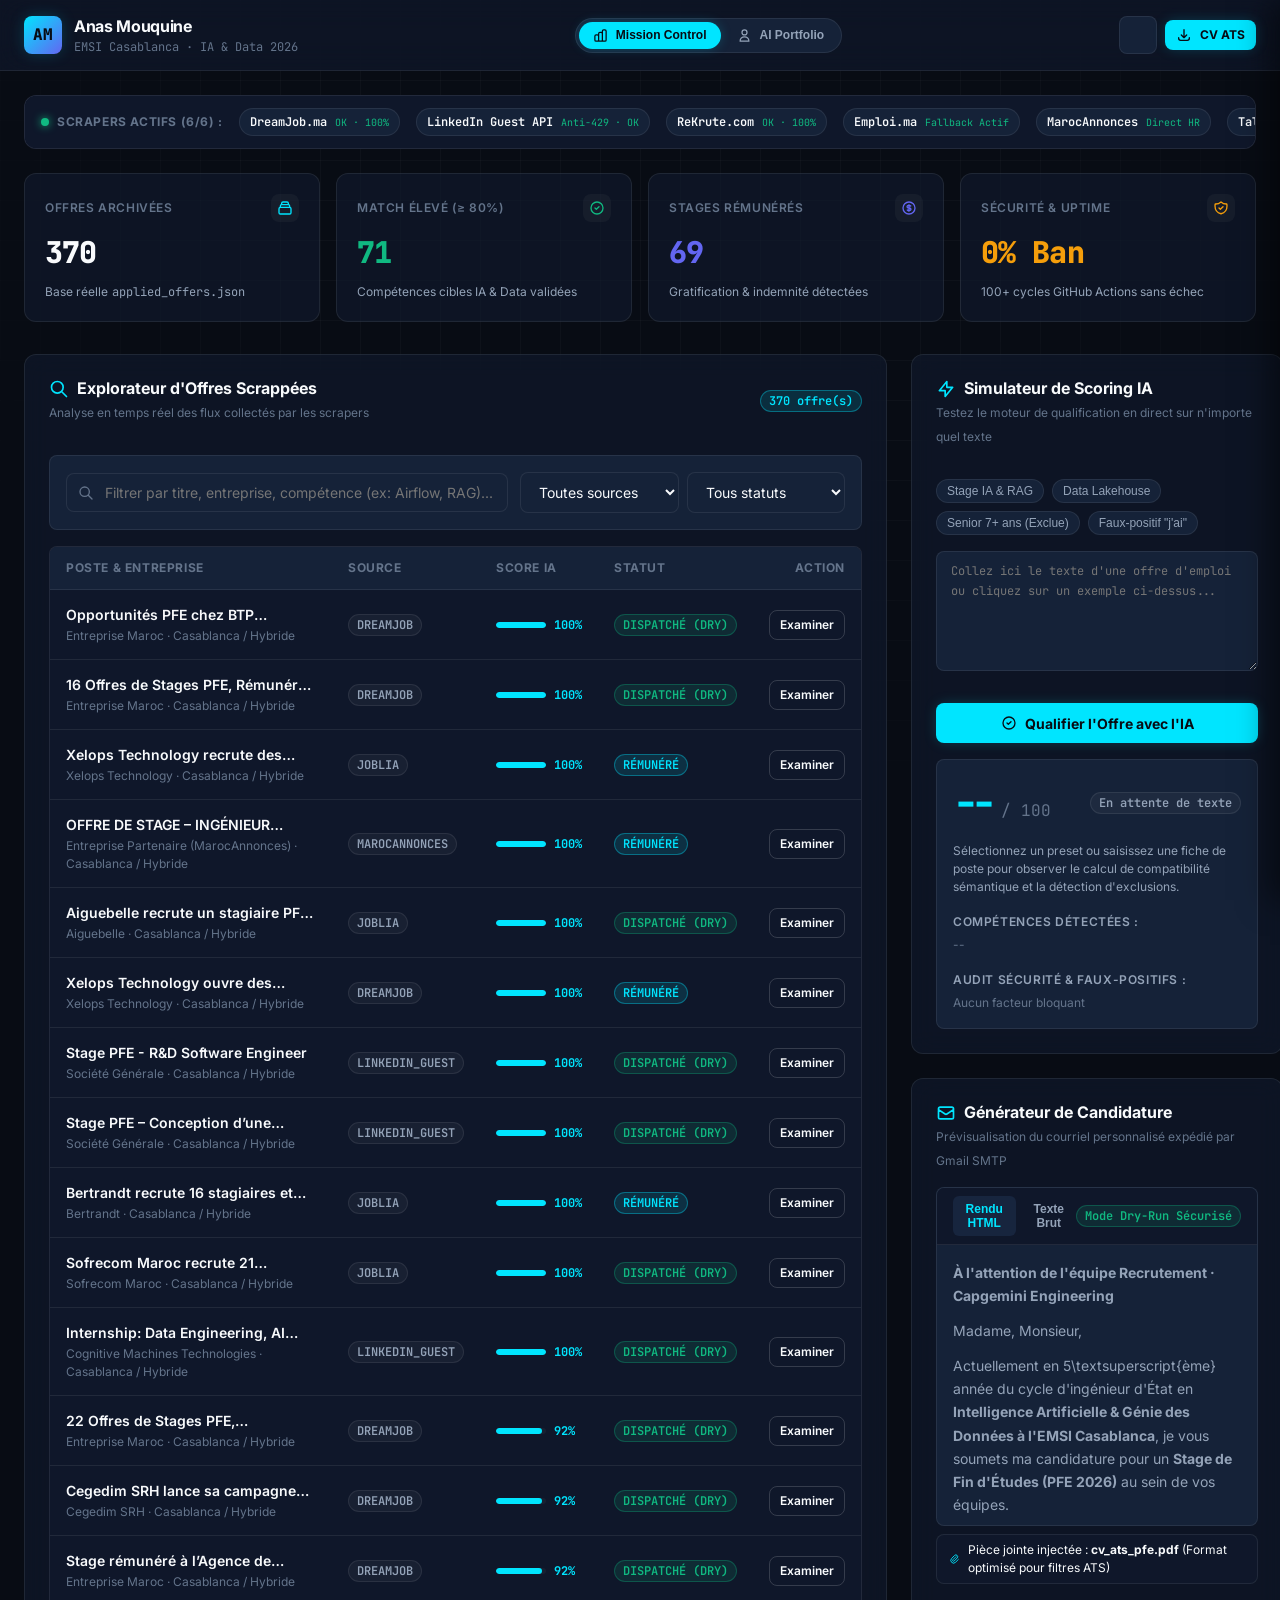
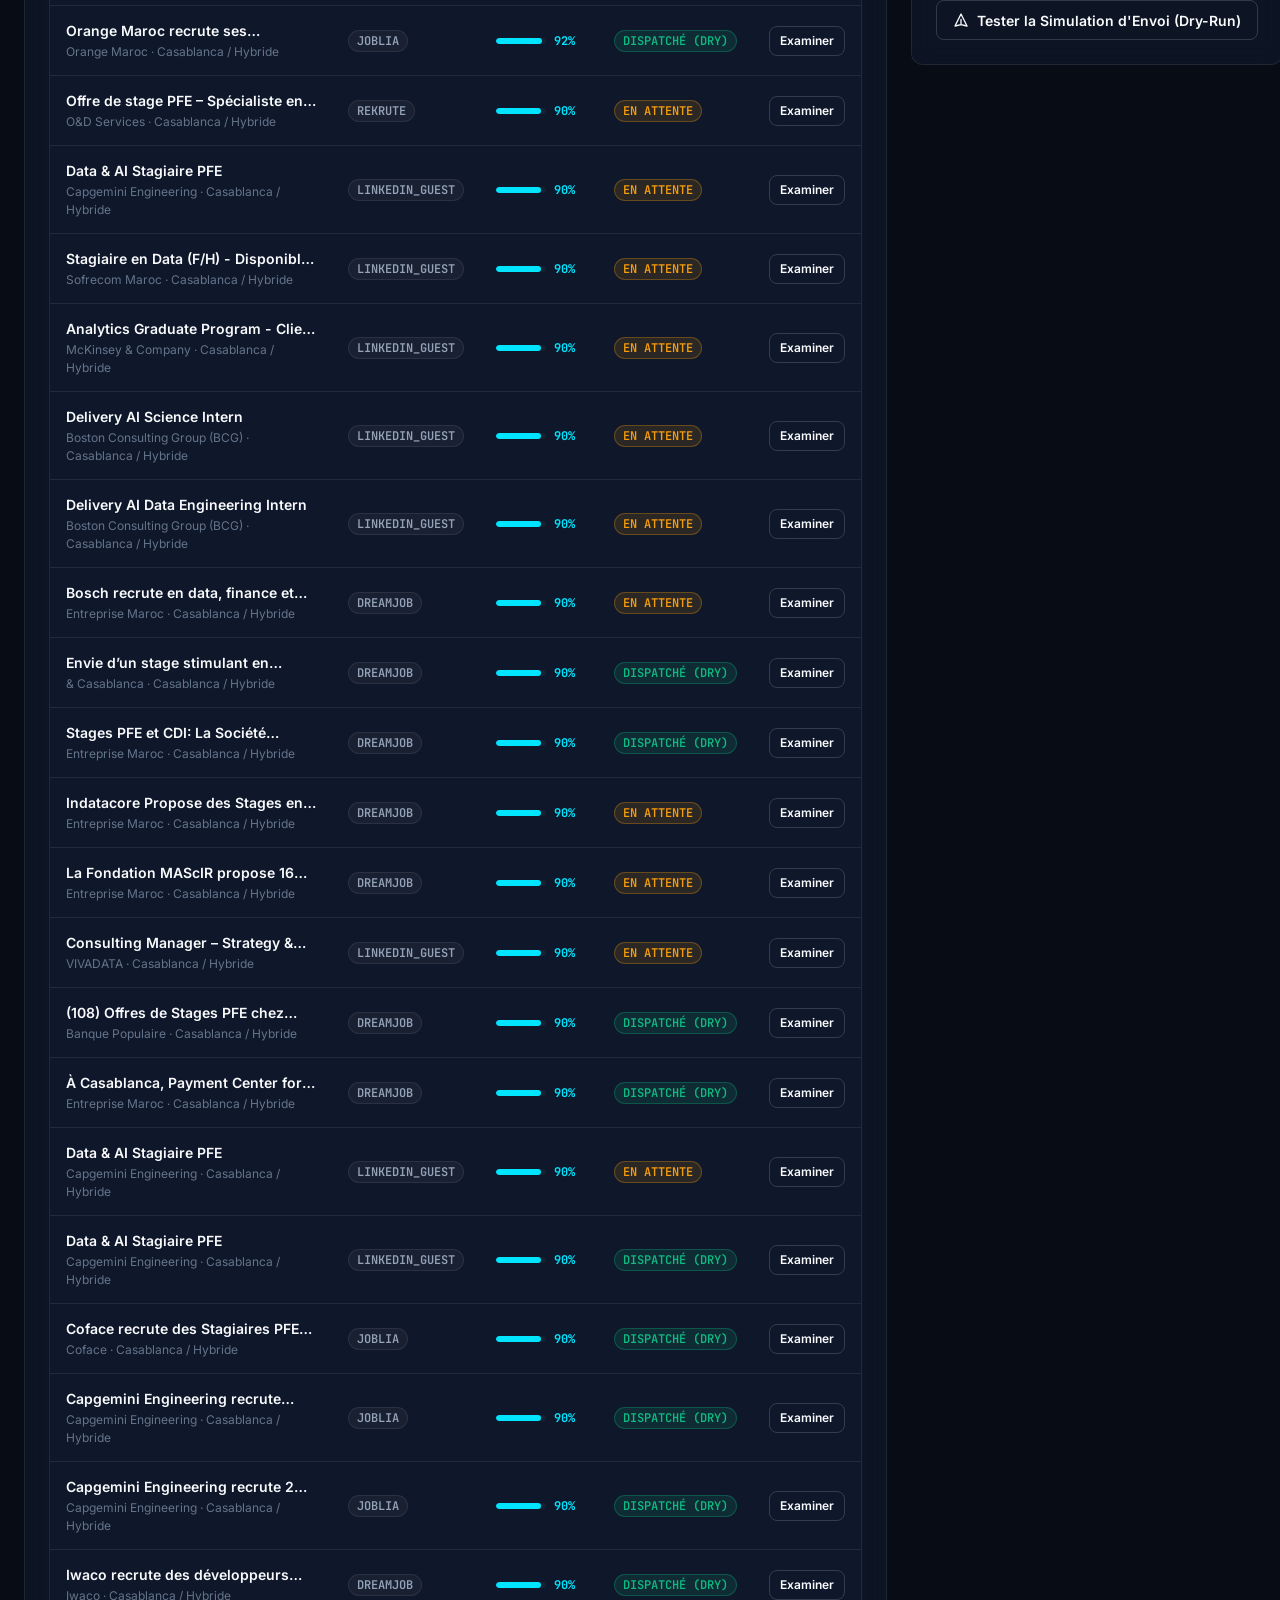
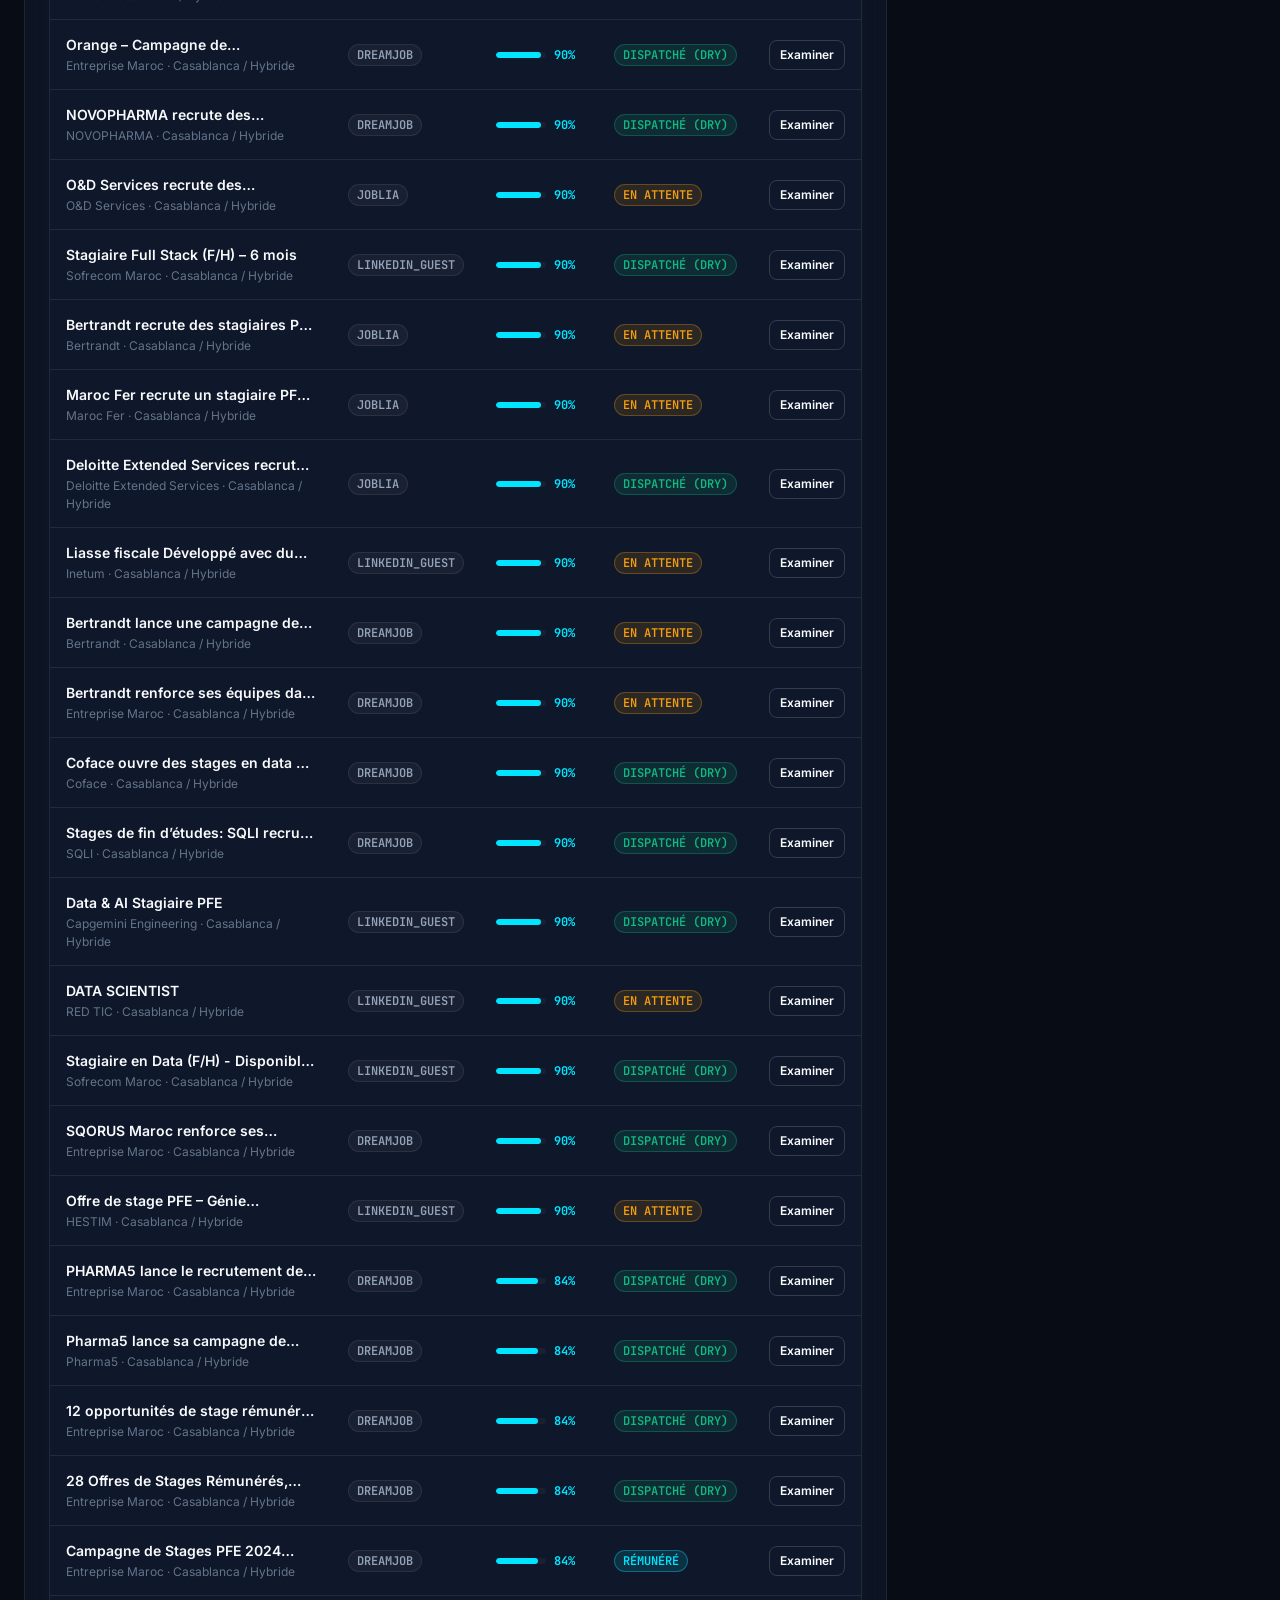
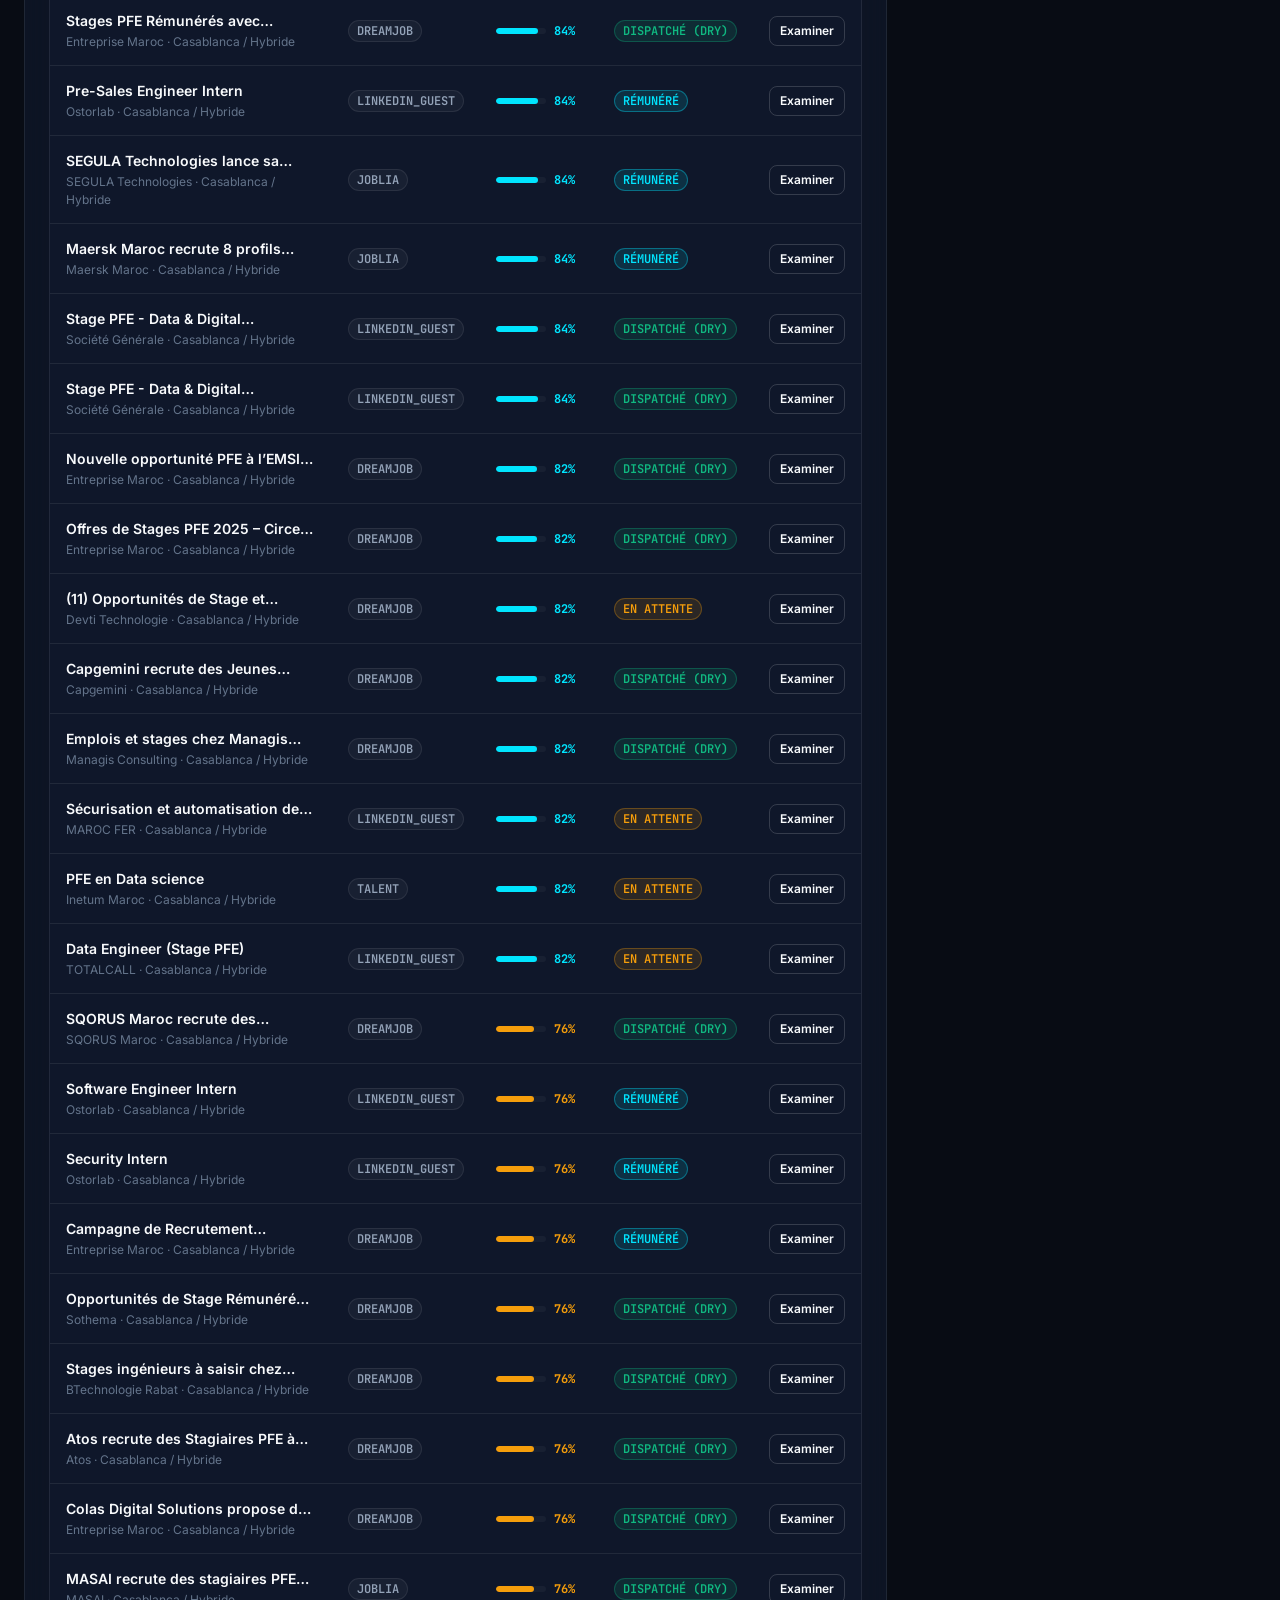
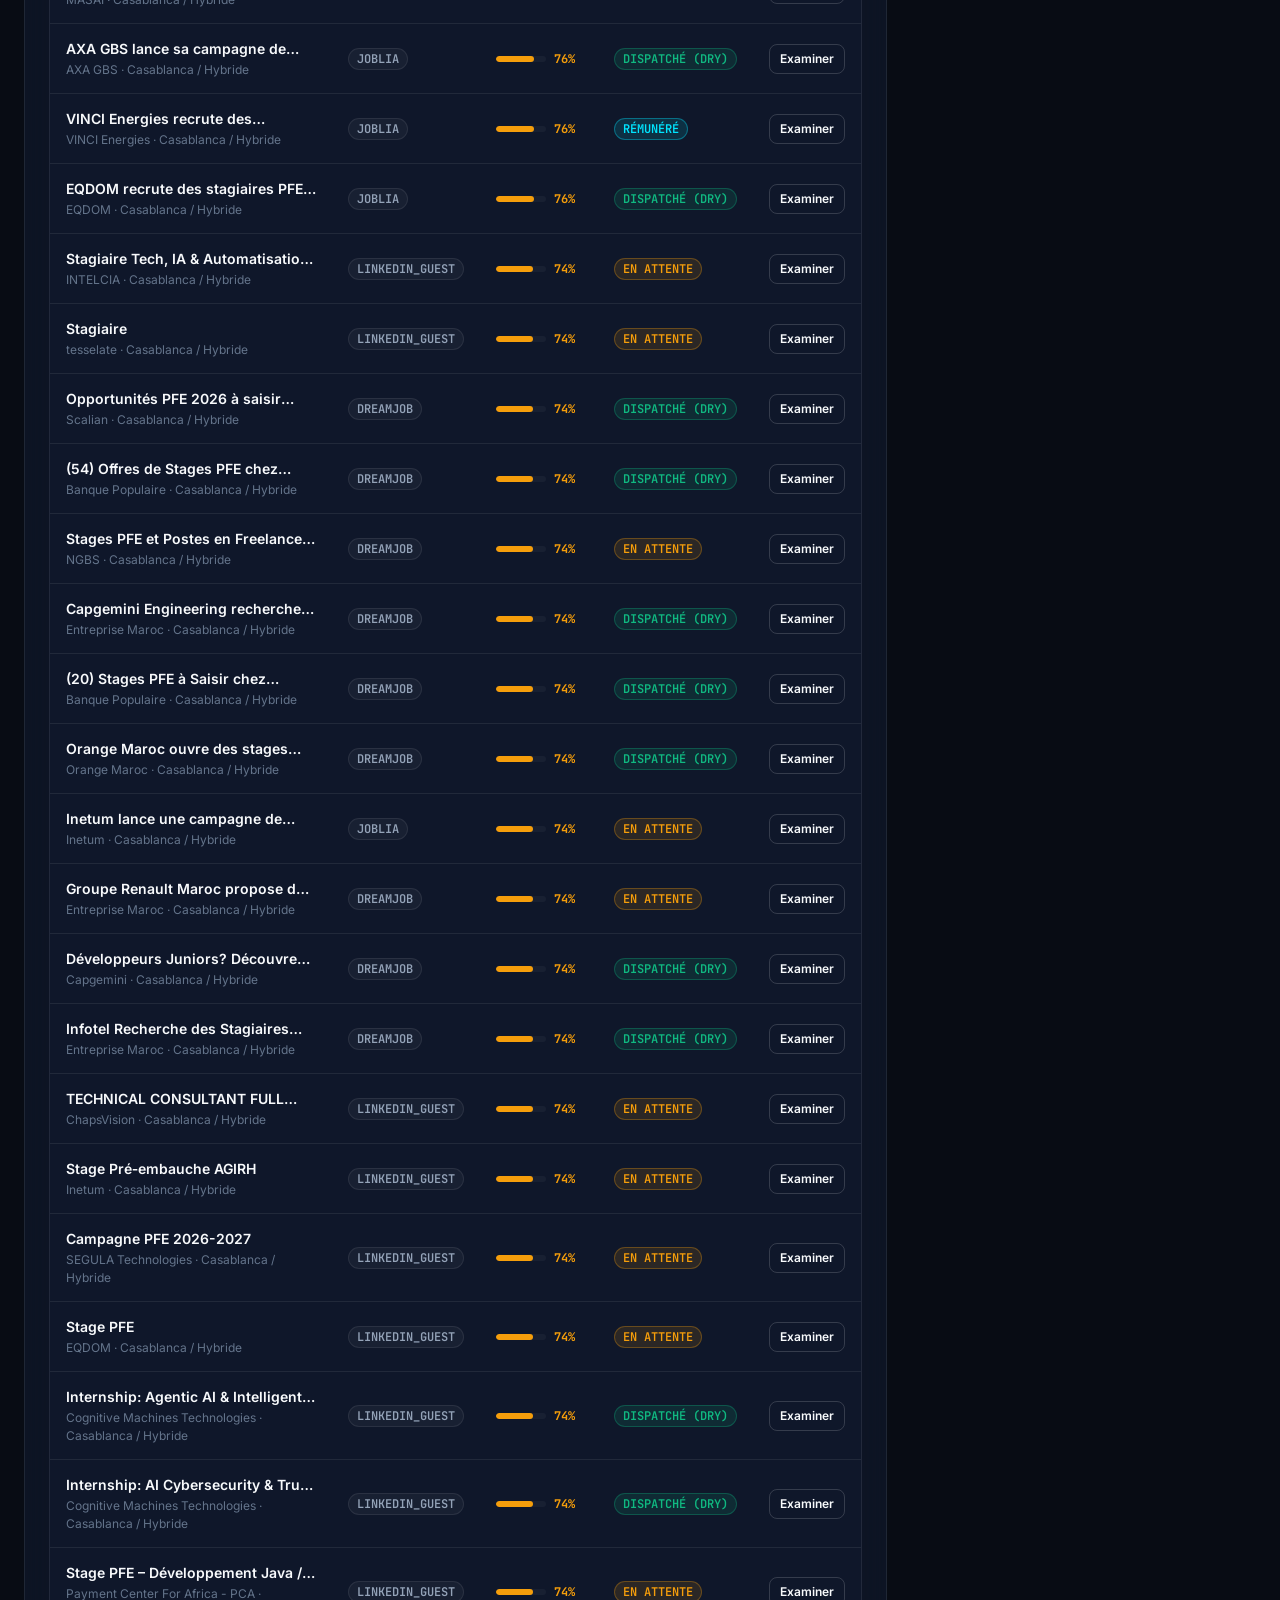
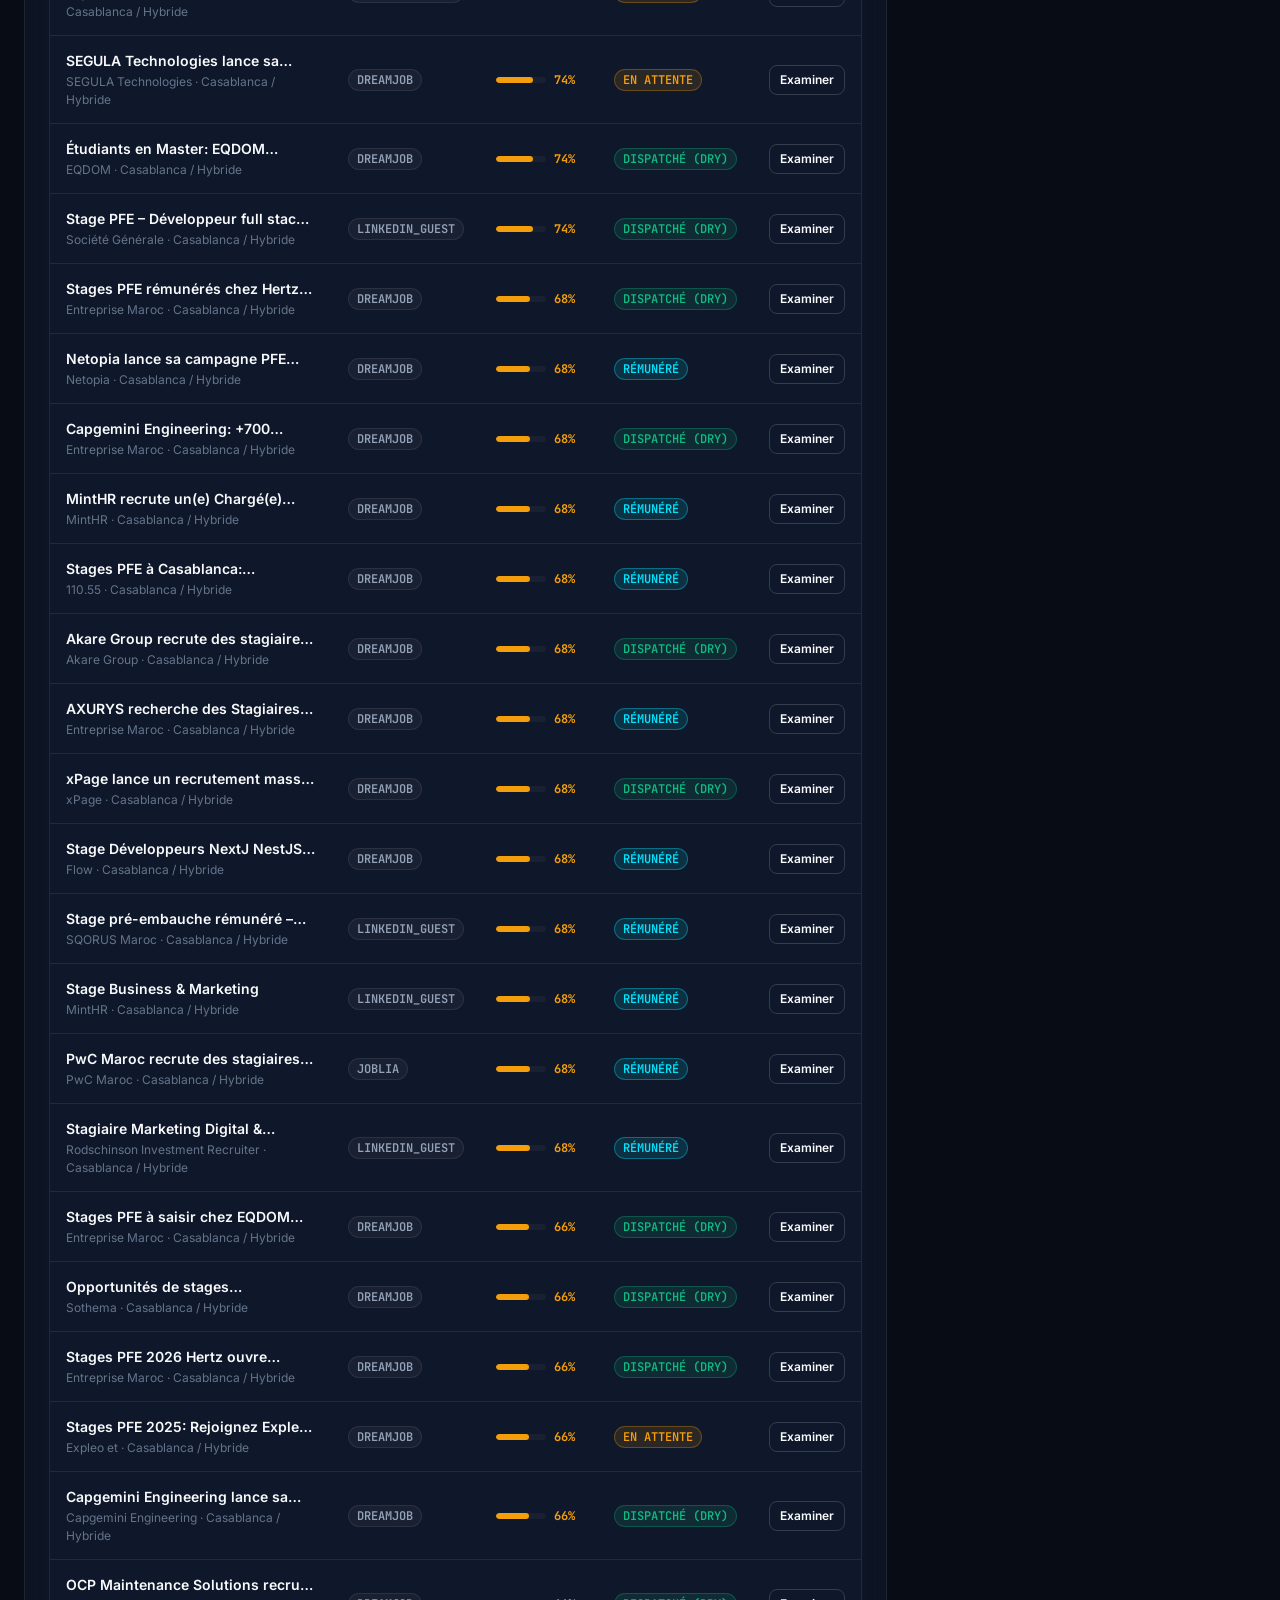
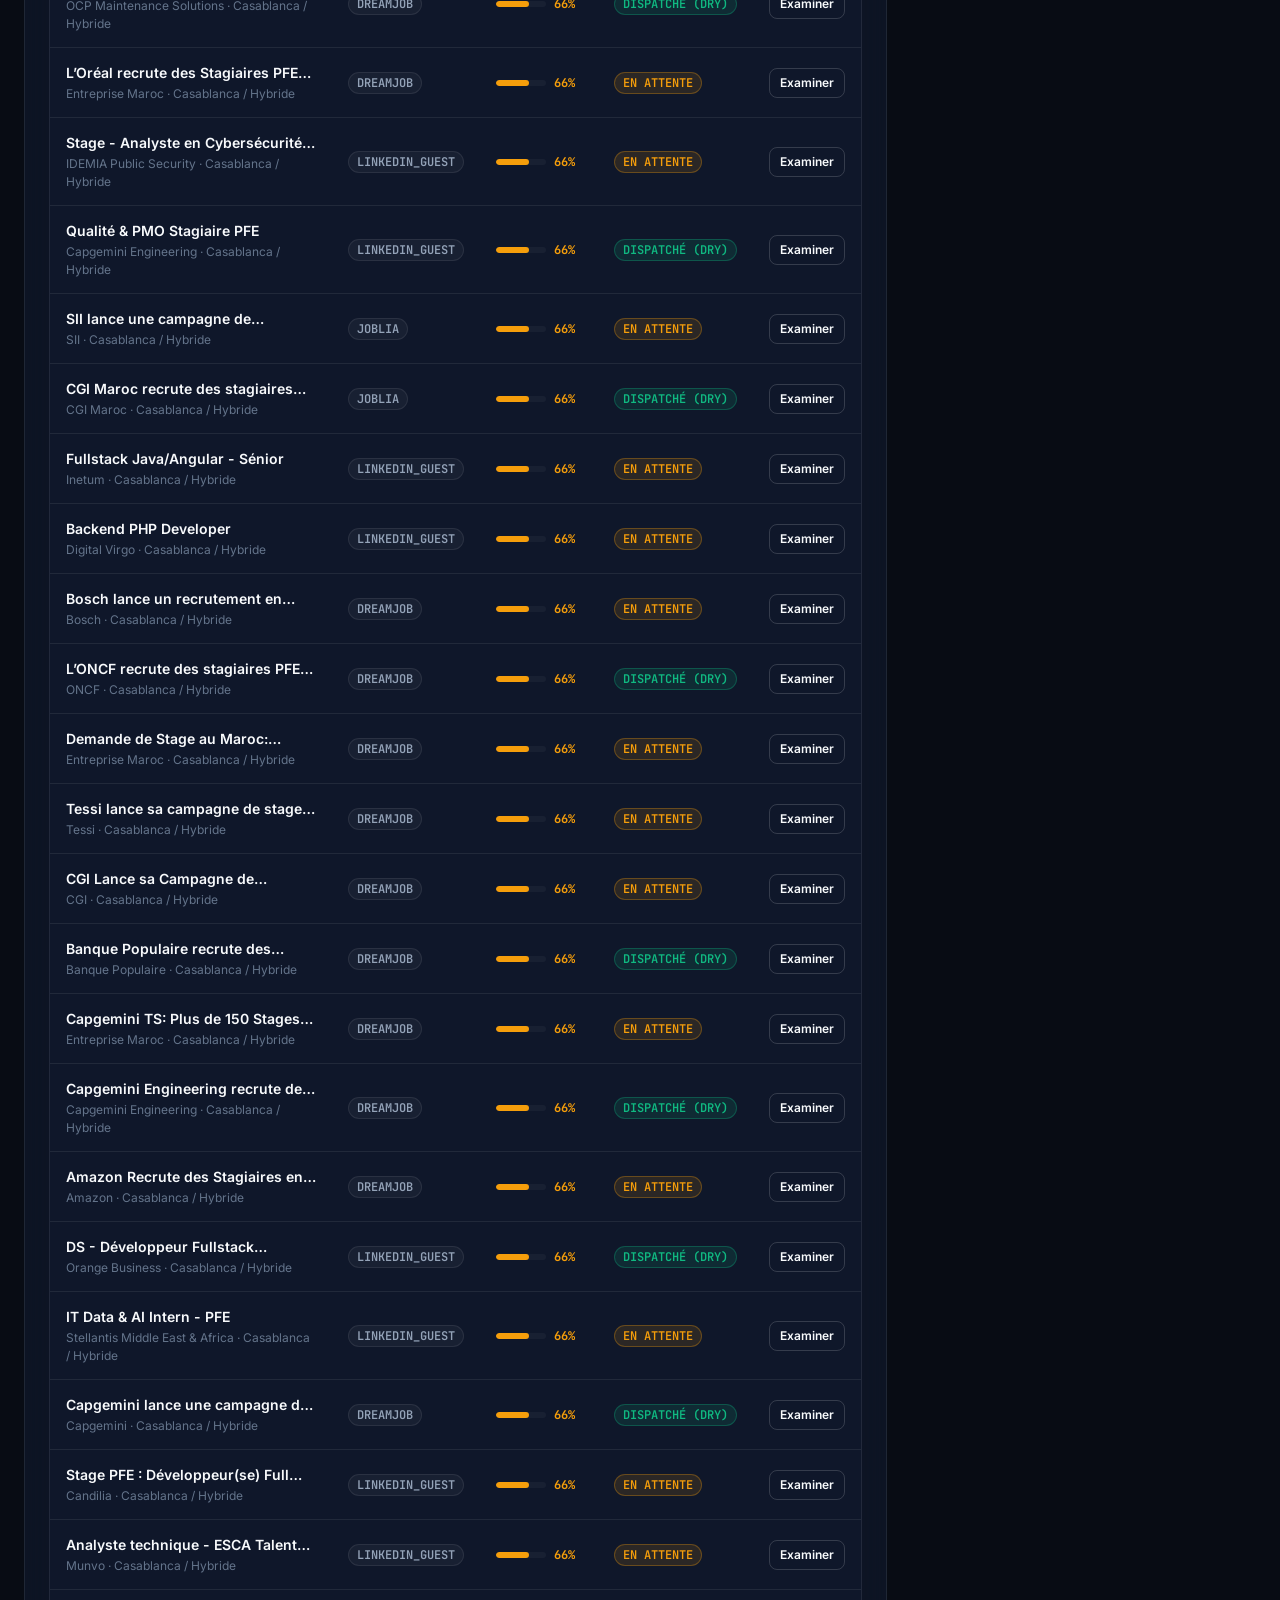
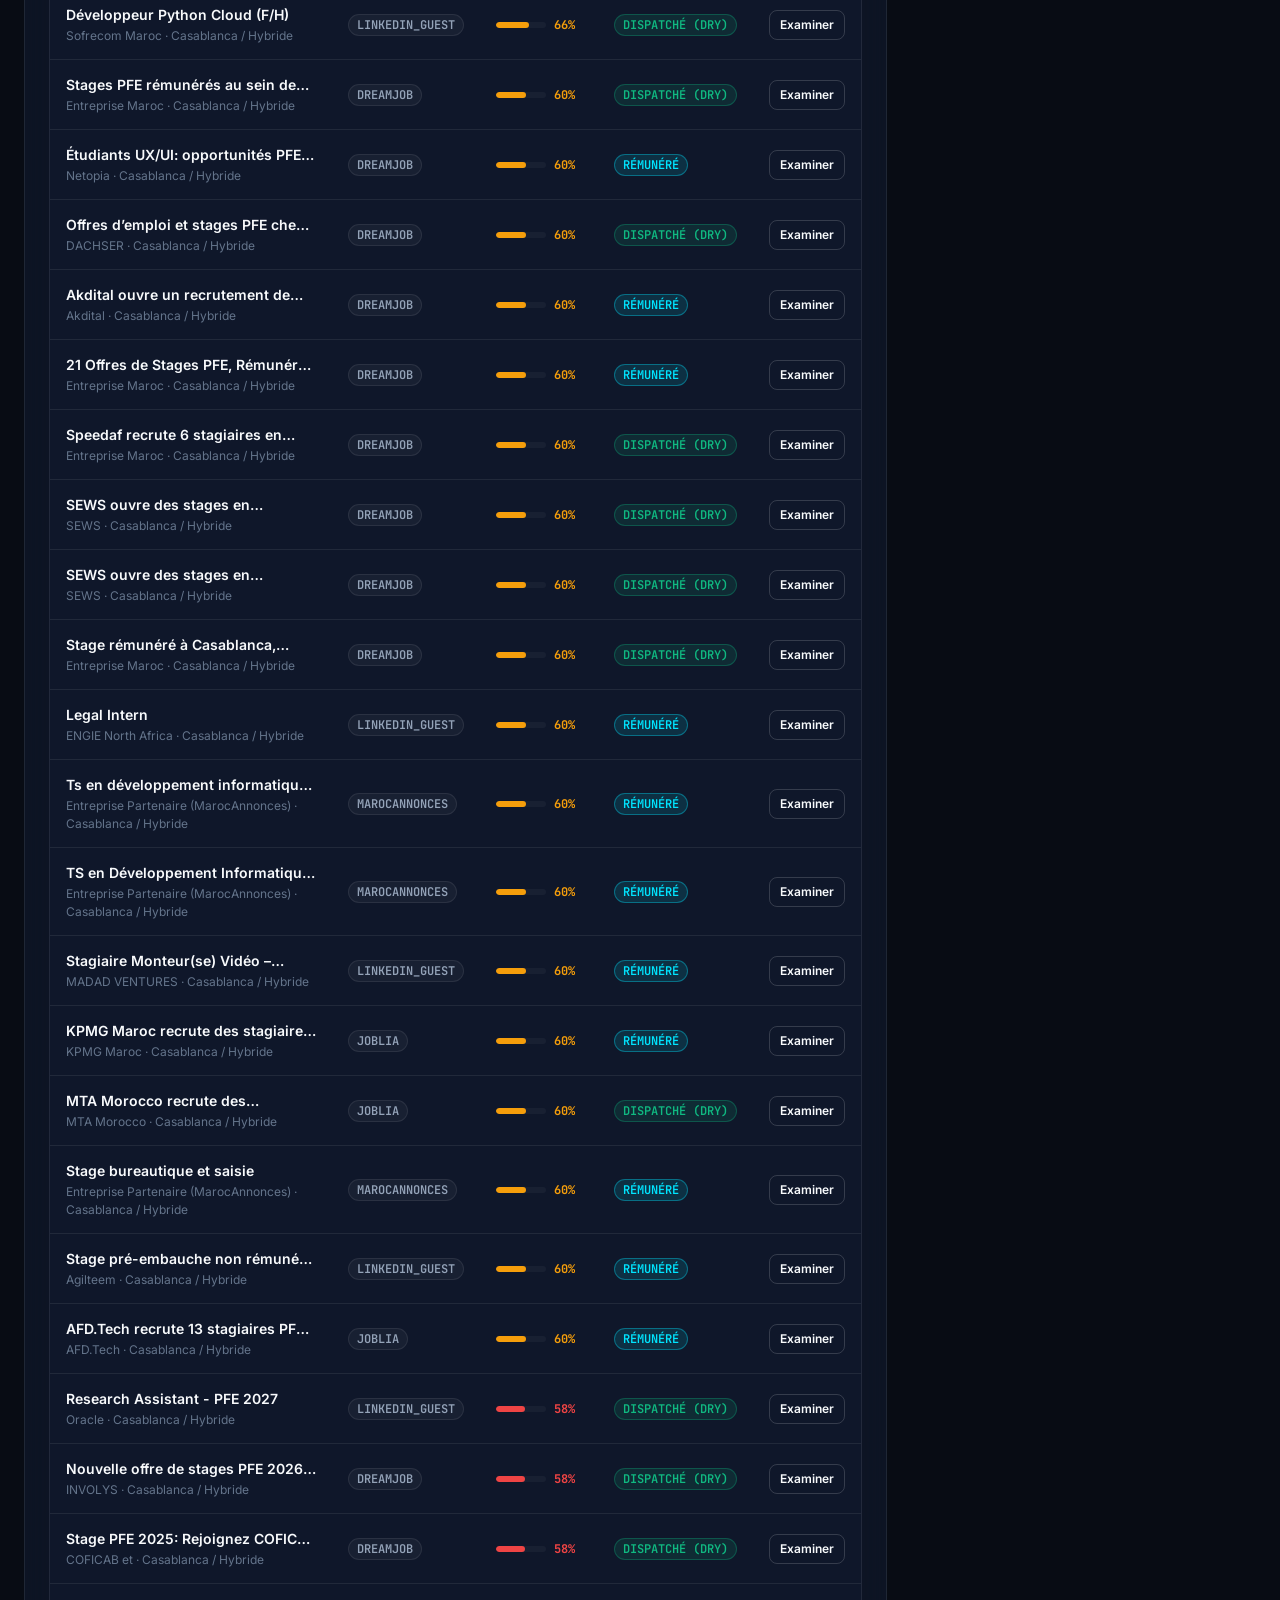
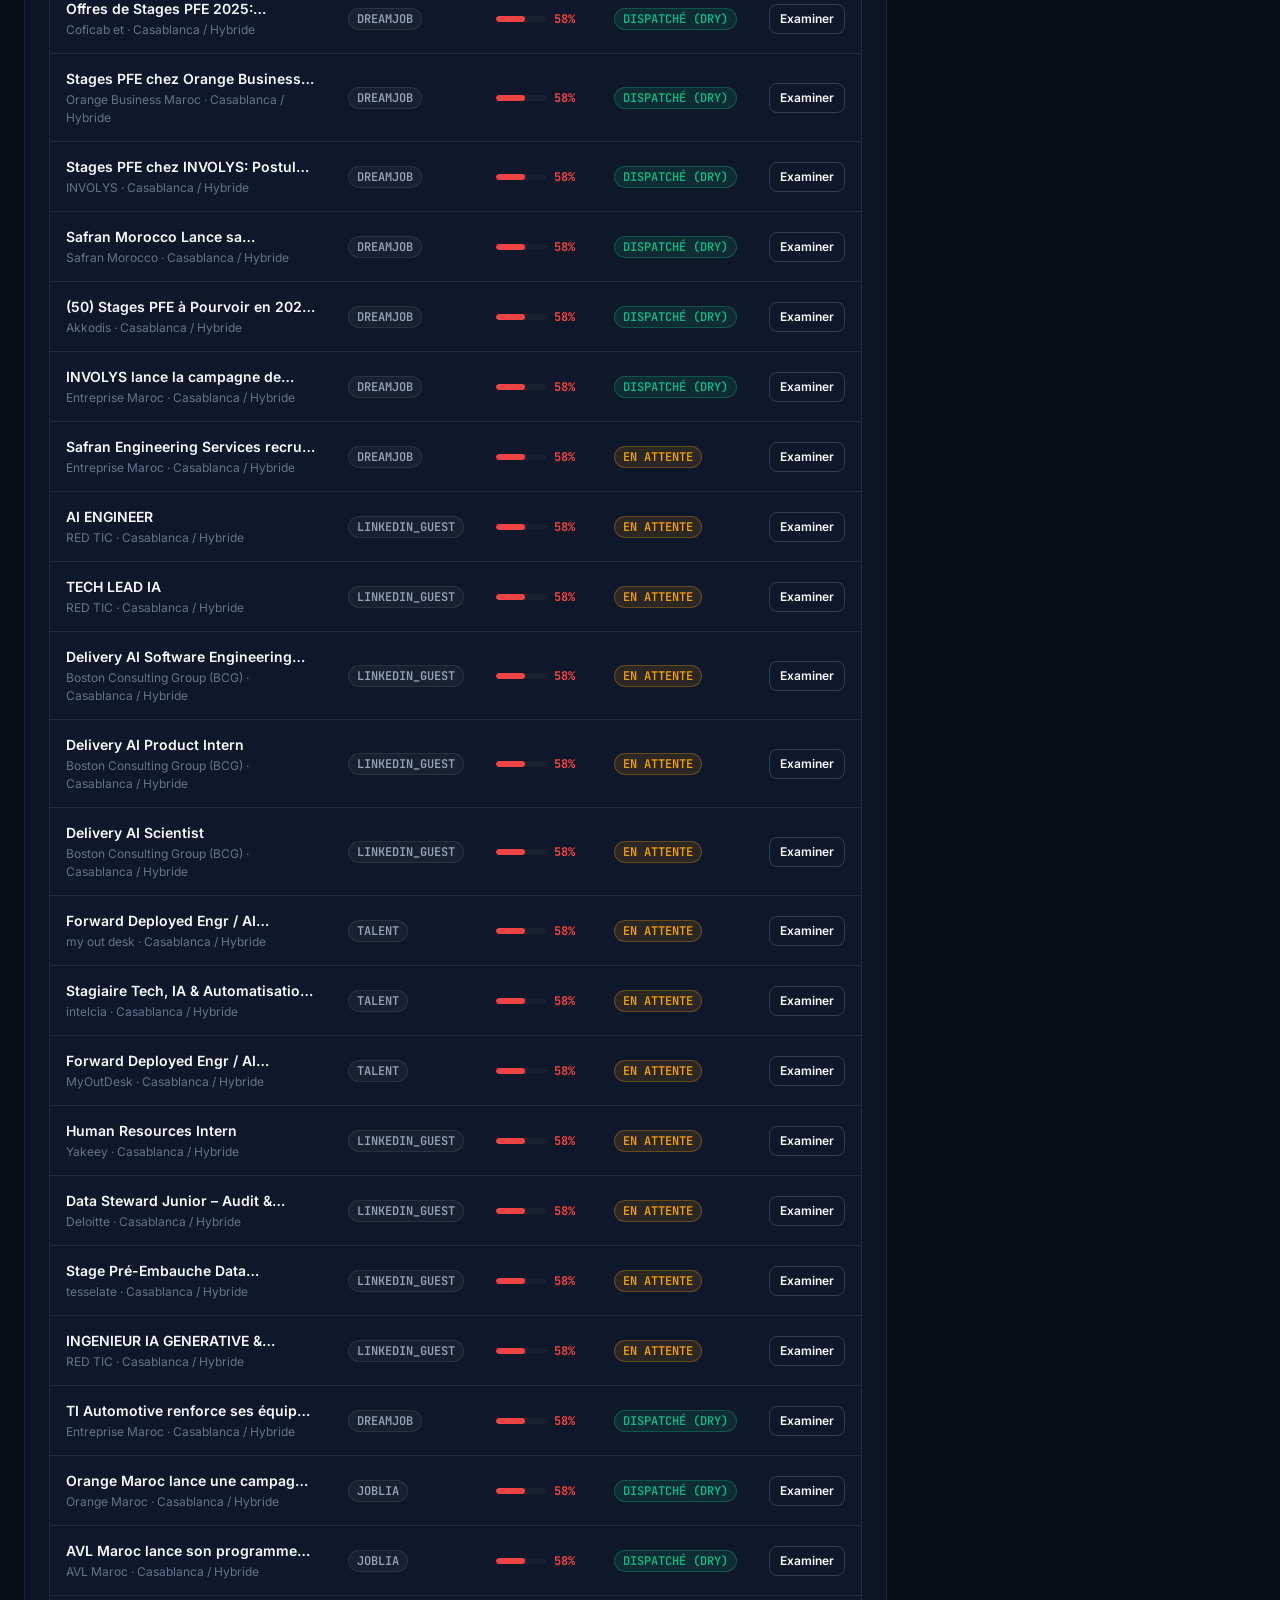
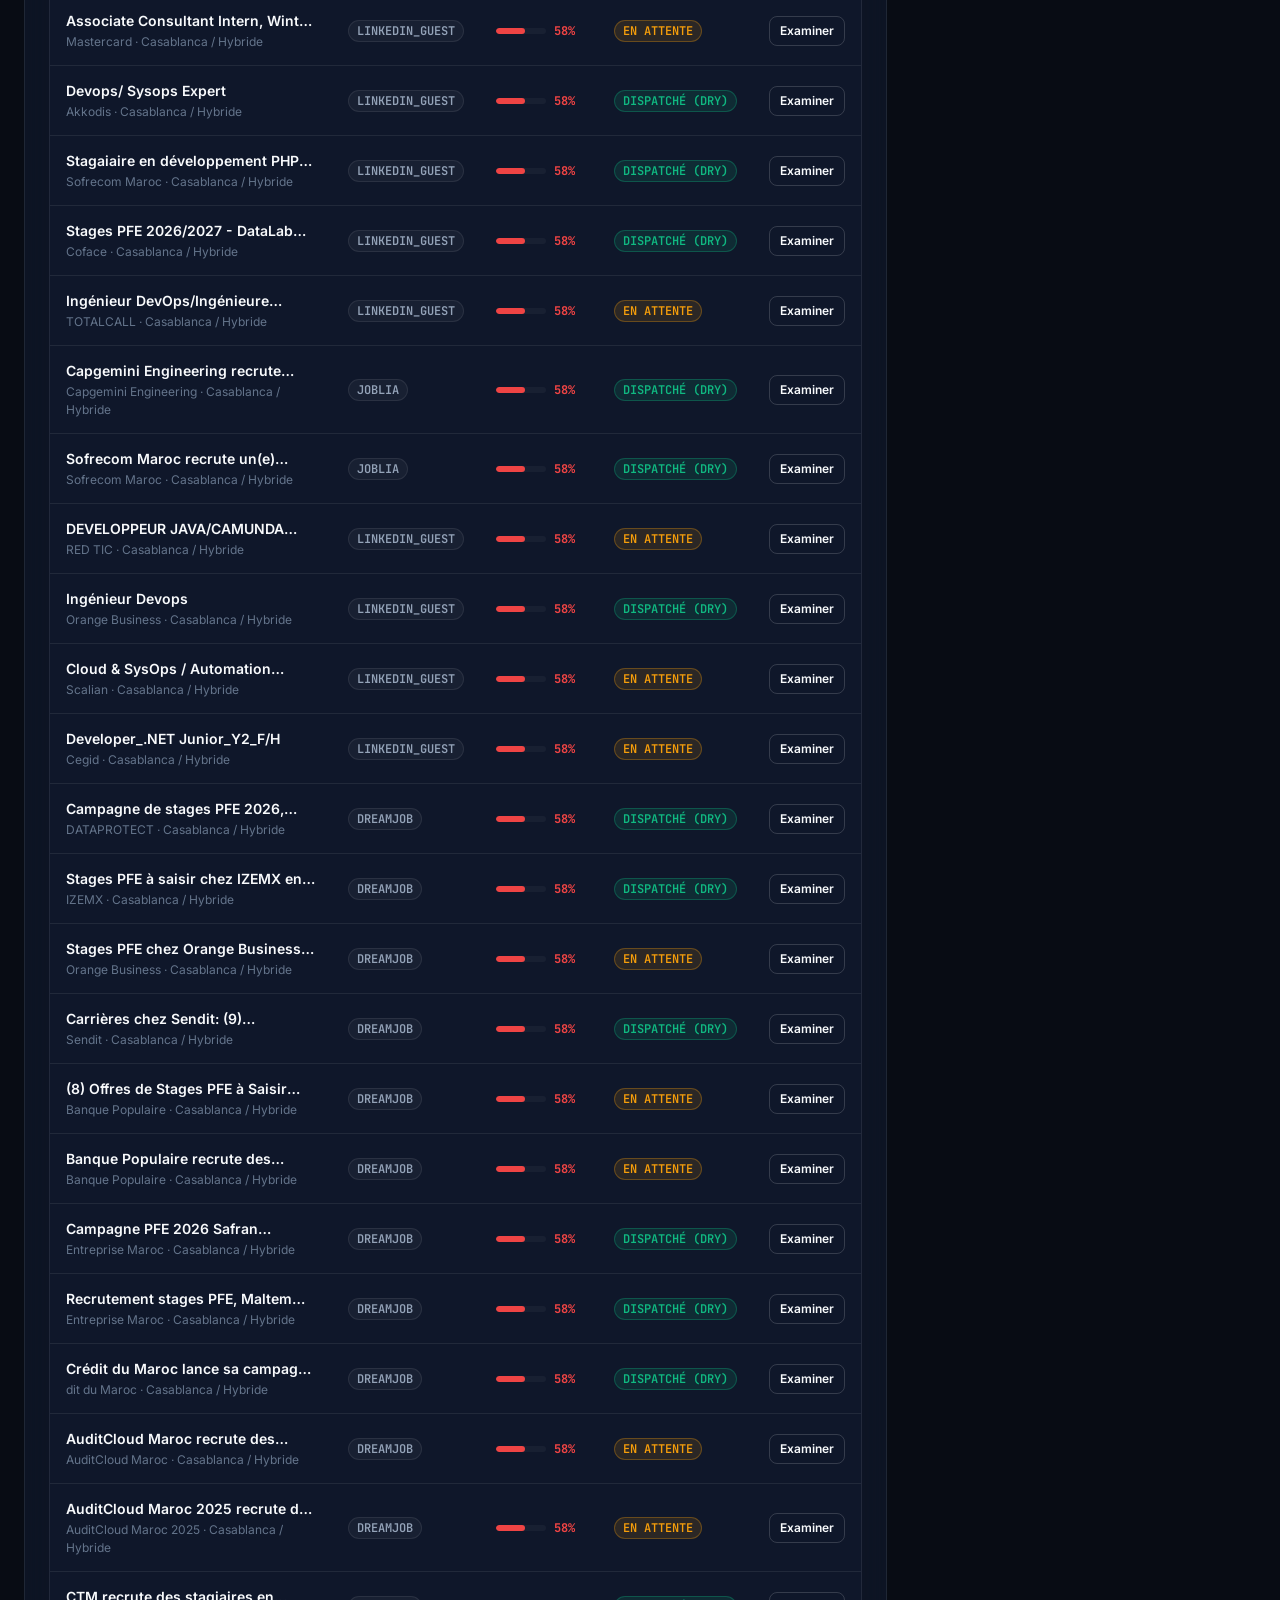
==== index.html @ bdfe8a61 "feat(ui): add unified interactive PFE mission control and portfolio platform with GitHub Pages hosti" ====
<!DOCTYPE html>
<html lang="fr">
<head>
  <meta charset="UTF-8">
  <meta http-equiv="refresh" content="0; url=docs/index.html">
  <title>Redirection vers Anas Mouquine PFE Platform</title>
  <script>
    window.location.href = "docs/index.html" + window.location.hash;
  </script>
</head>
<body style="font-family: sans-serif; background: #080c14; color: #f8fafc; display: flex; align-items: center; justify-content: center; height: 100vh; margin: 0;">
  <p>Redirection vers la plateforme interactive... <a href="docs/index.html" style="color: #00e5ff;">Cliquez ici si la redirection ne se fait pas automatiquement</a>.</p>
</body>
</html>
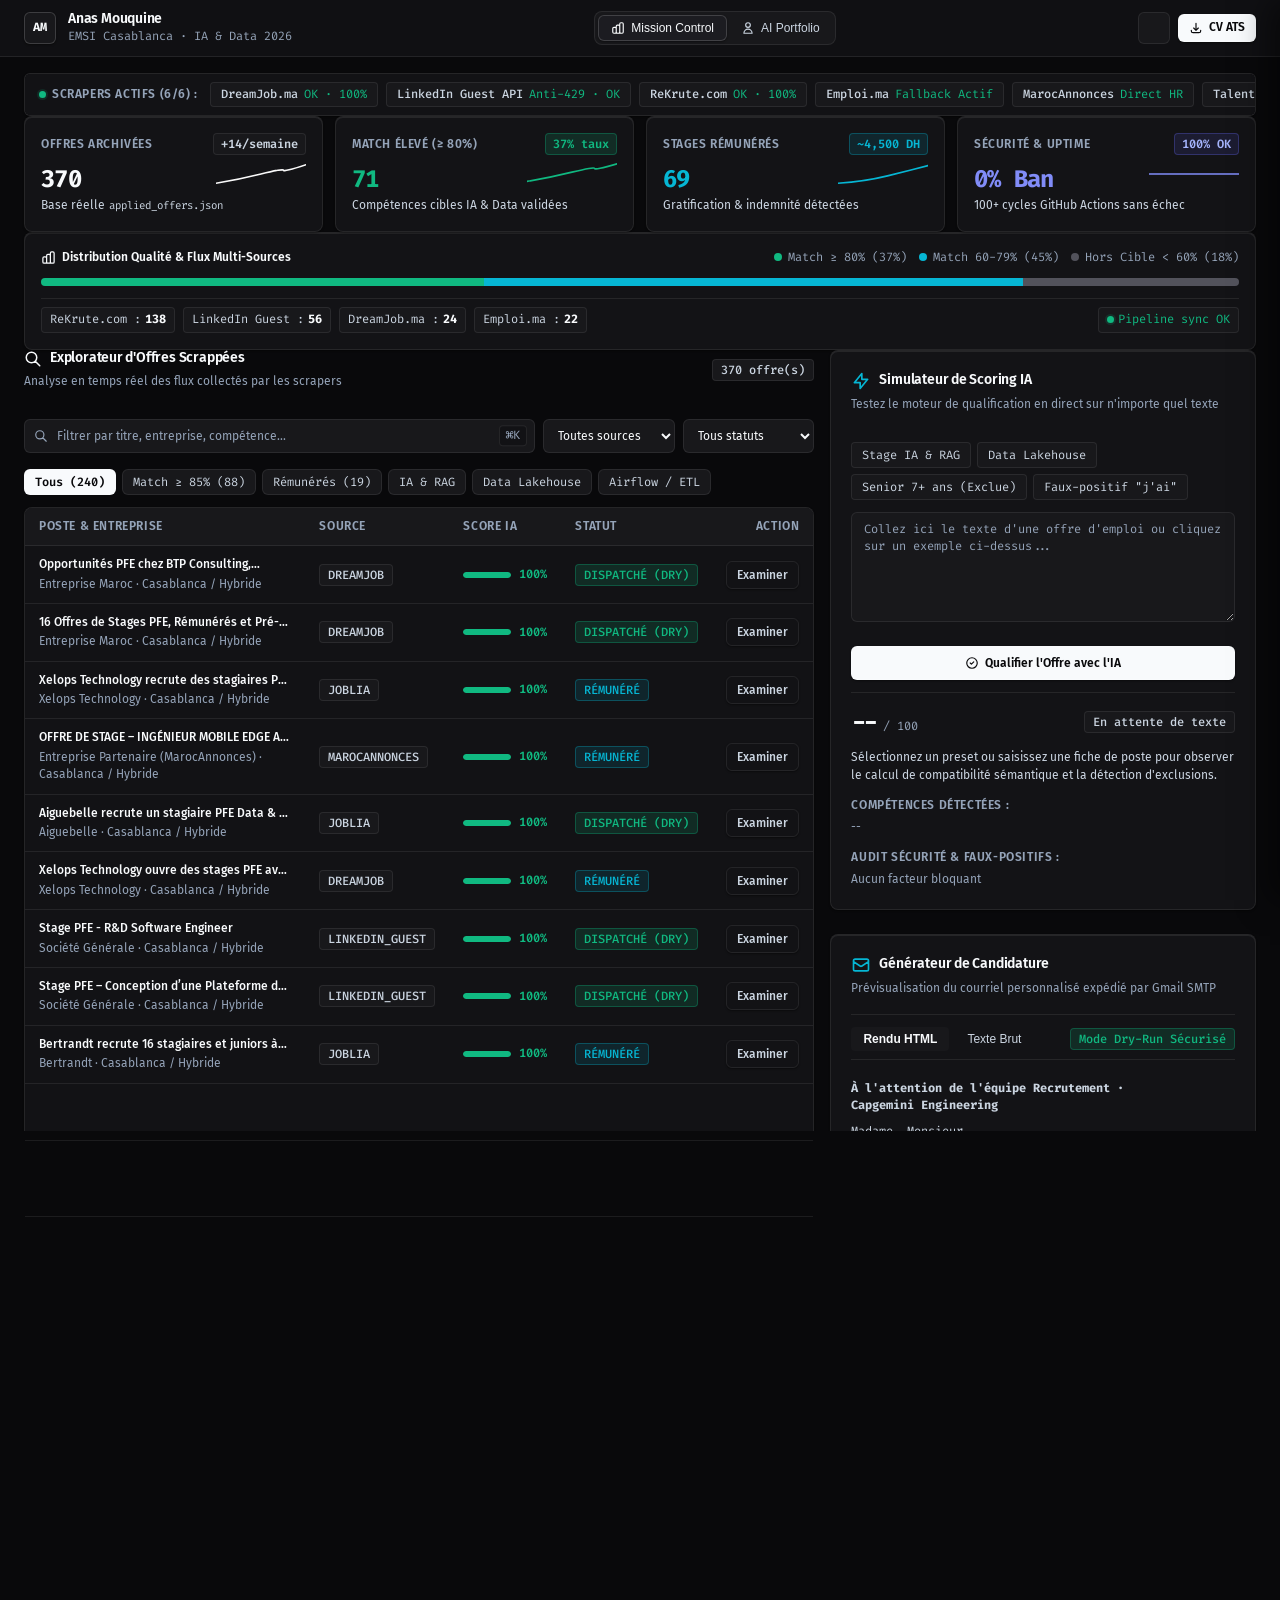
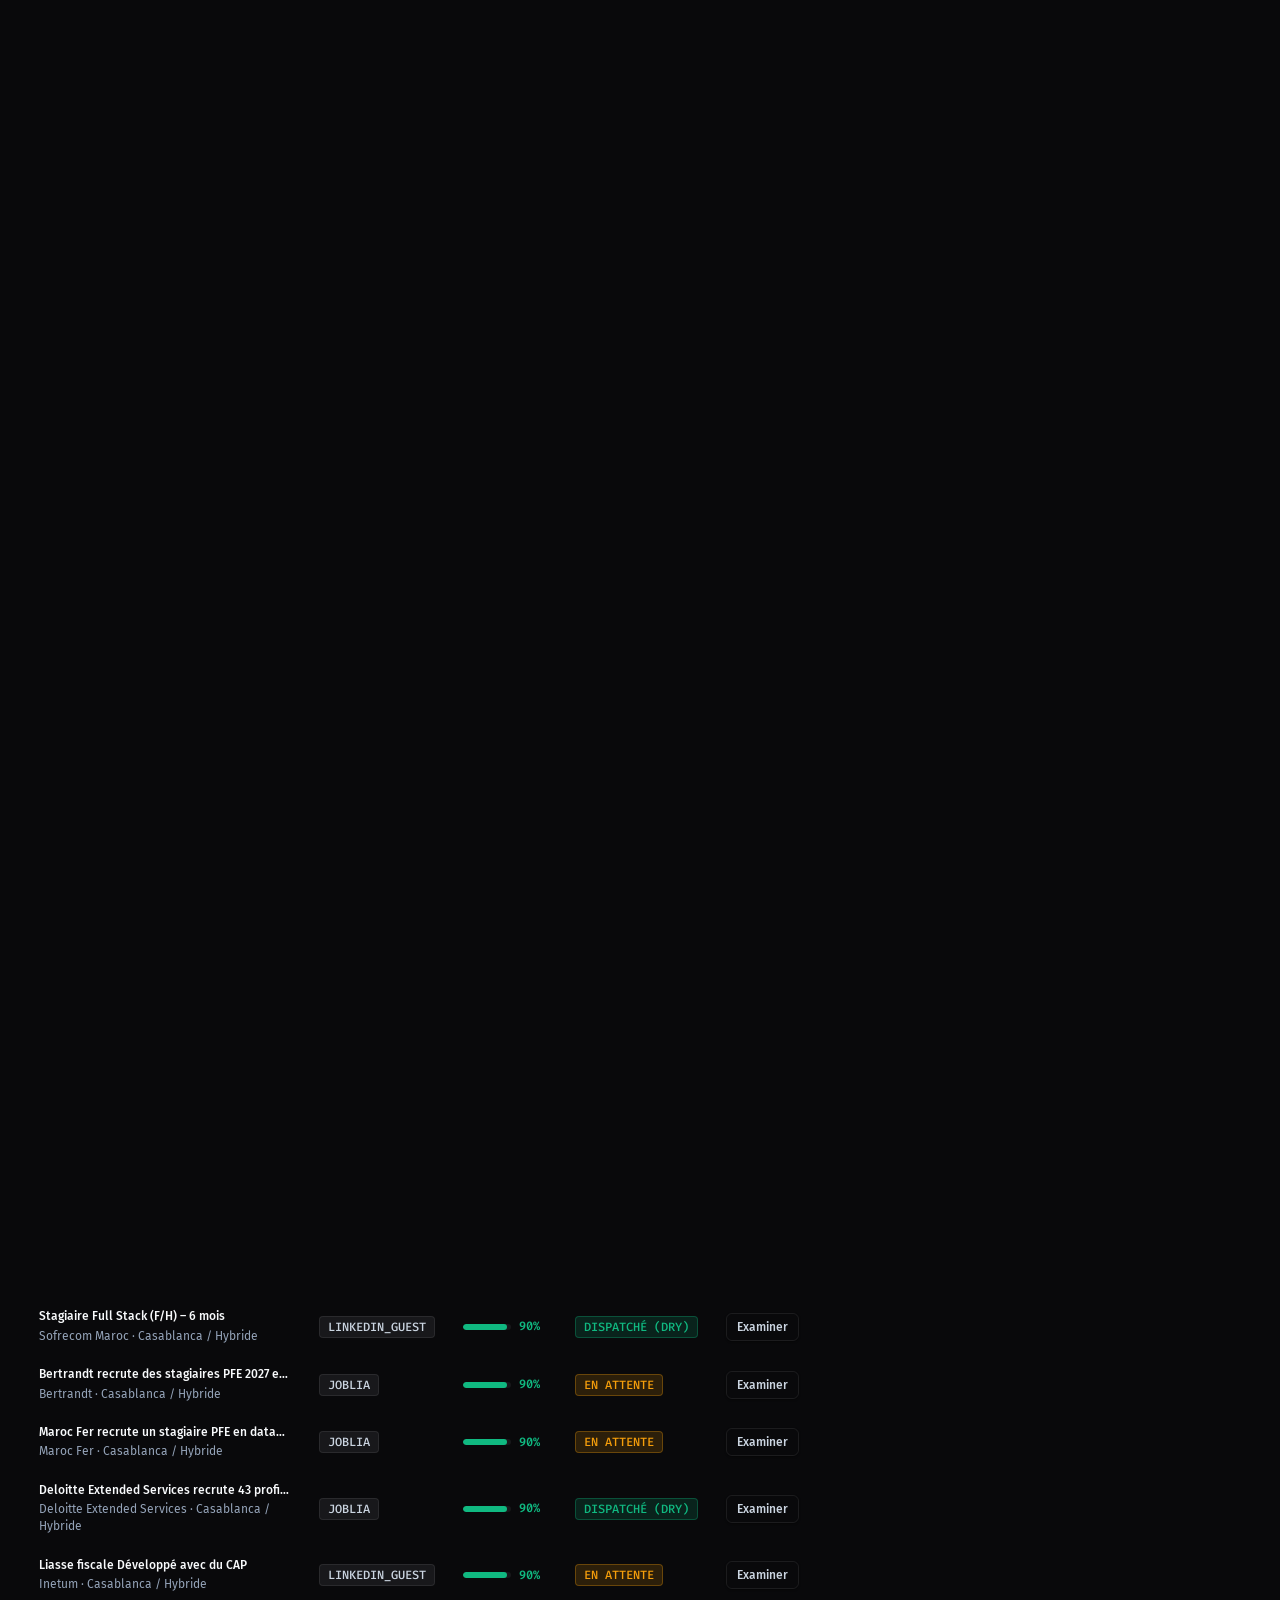
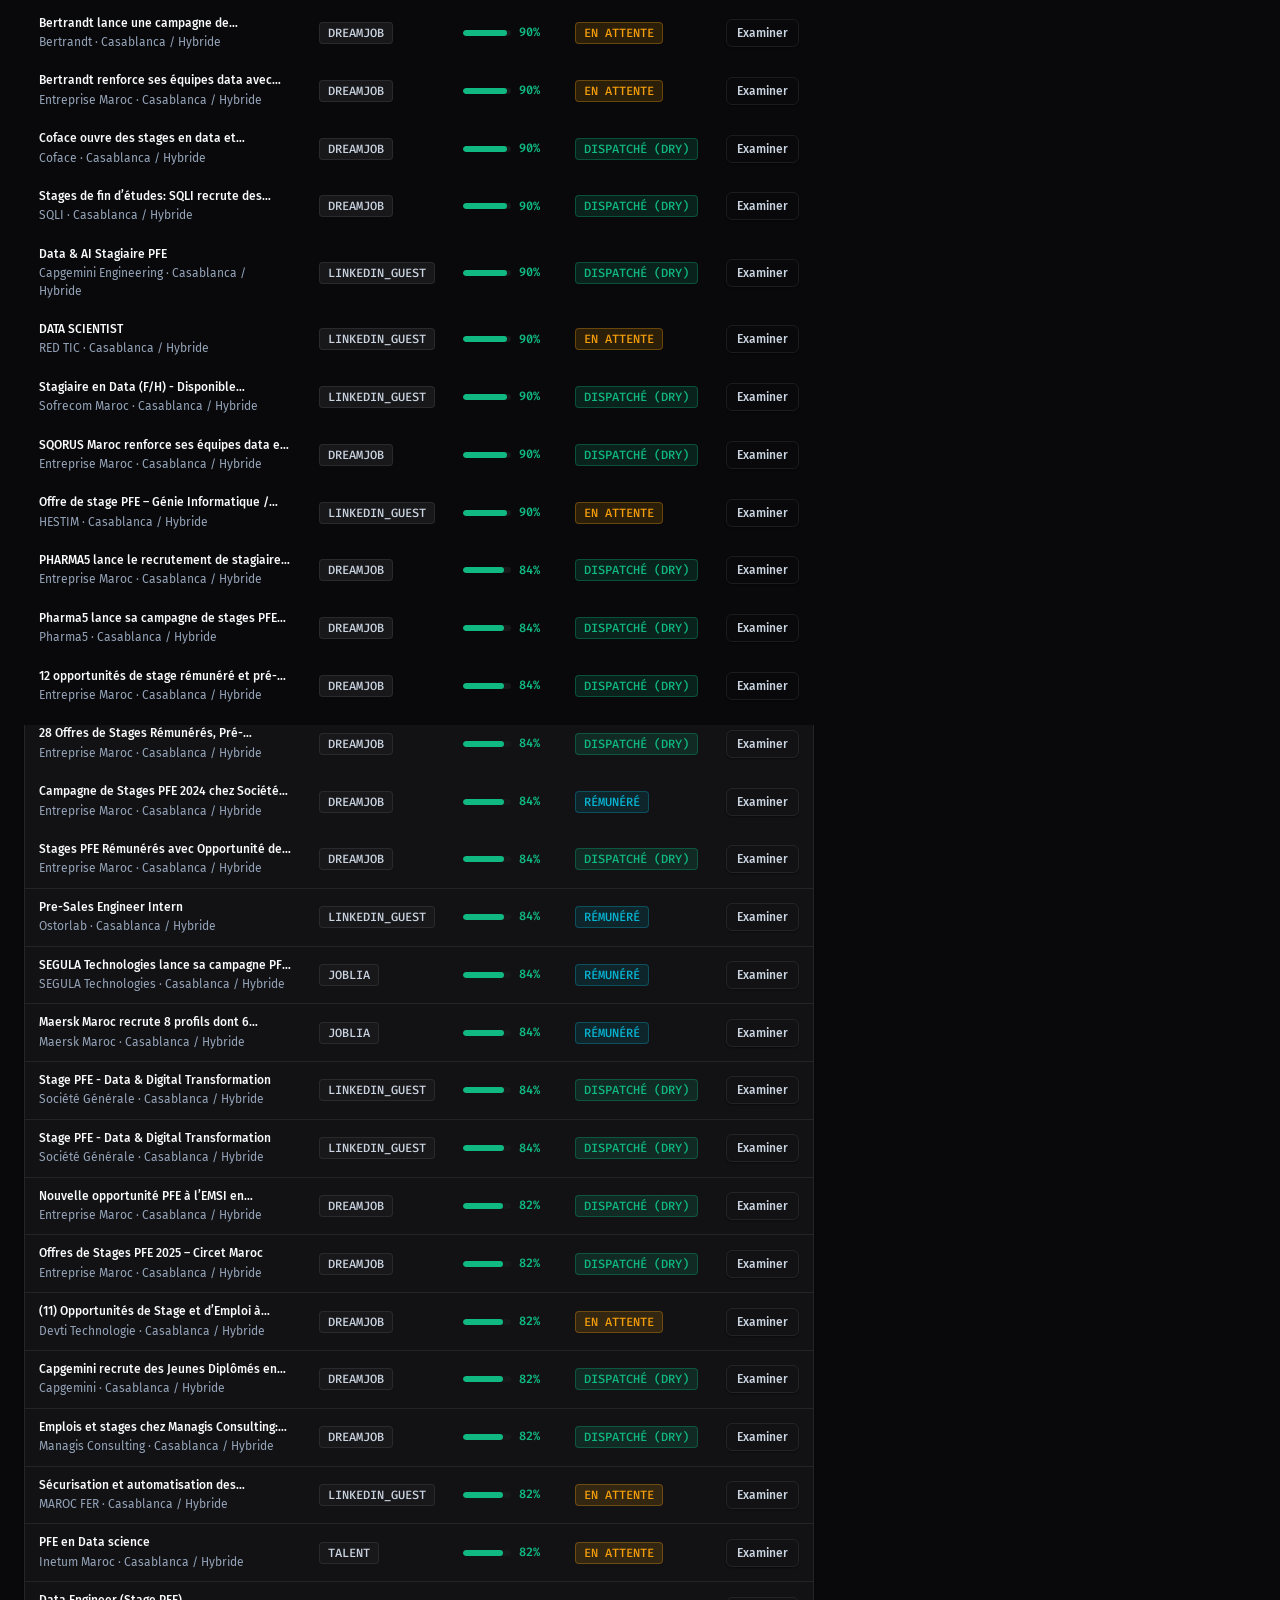
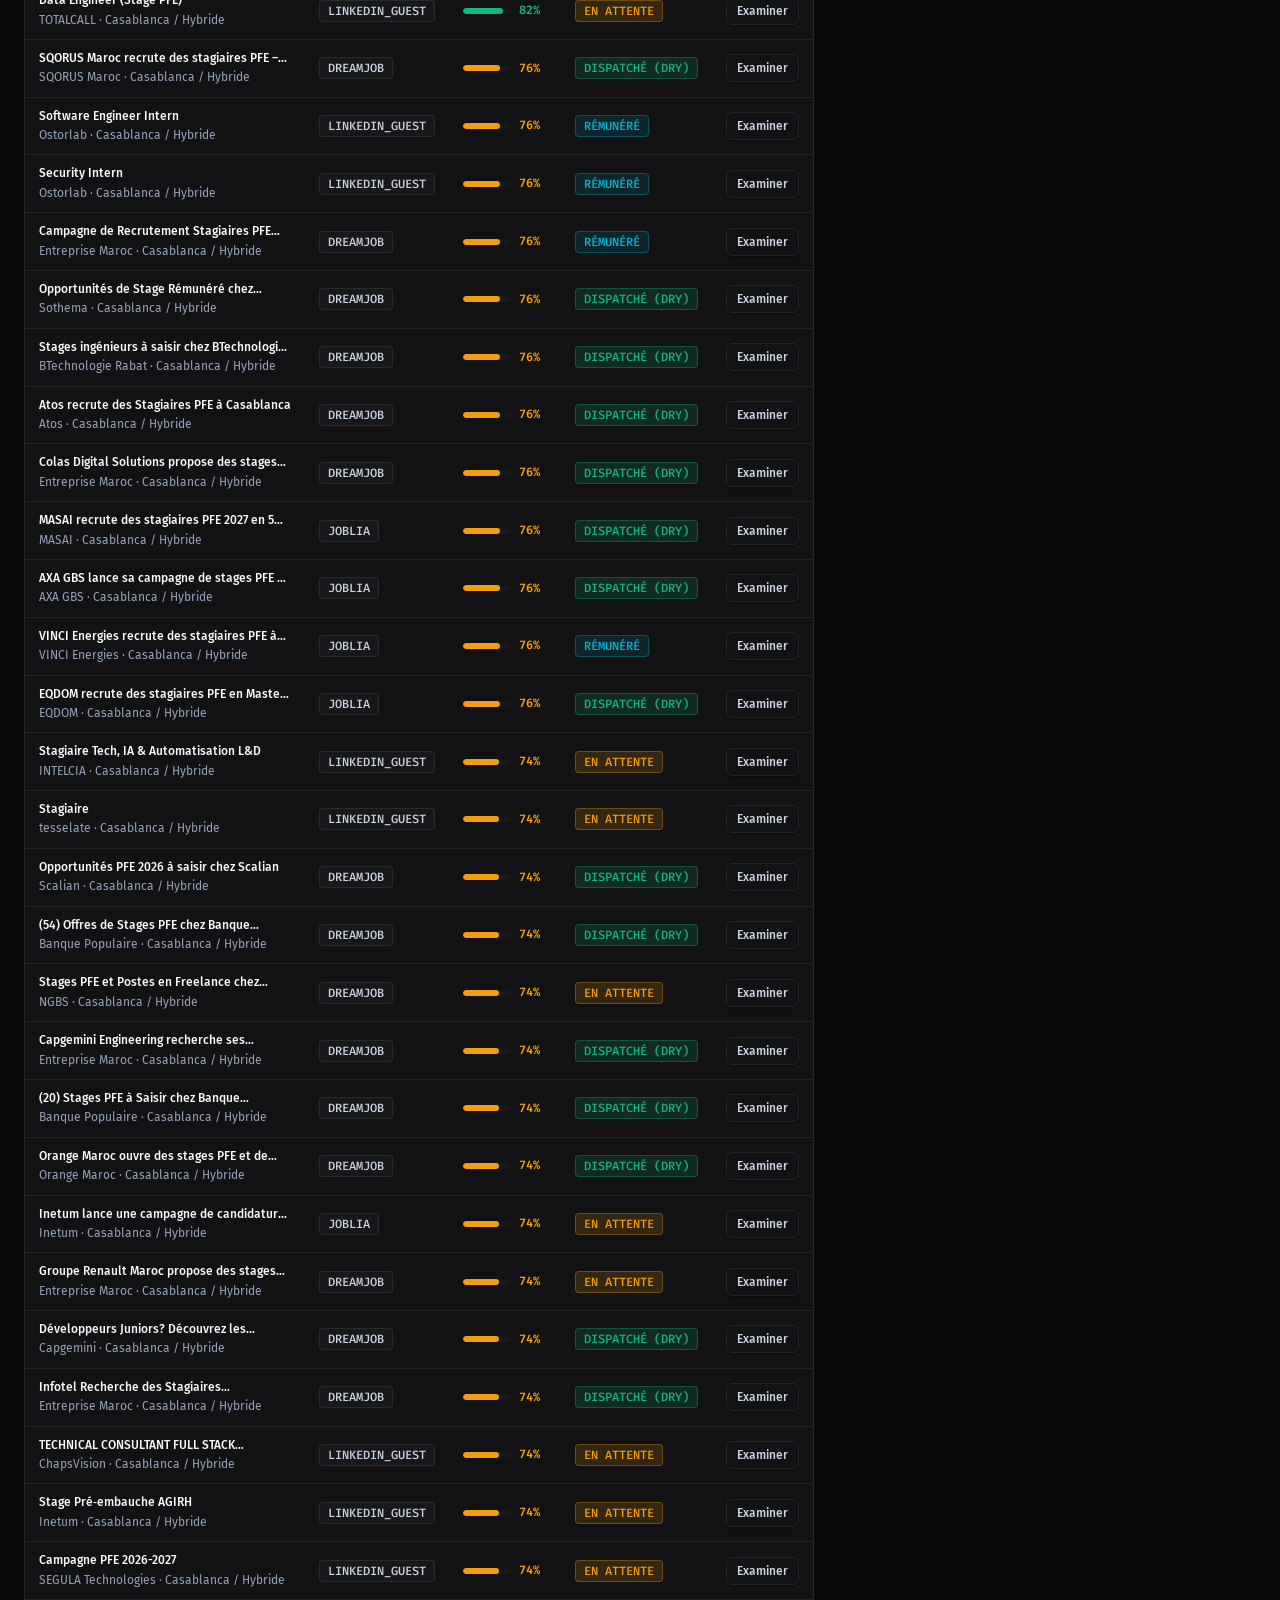
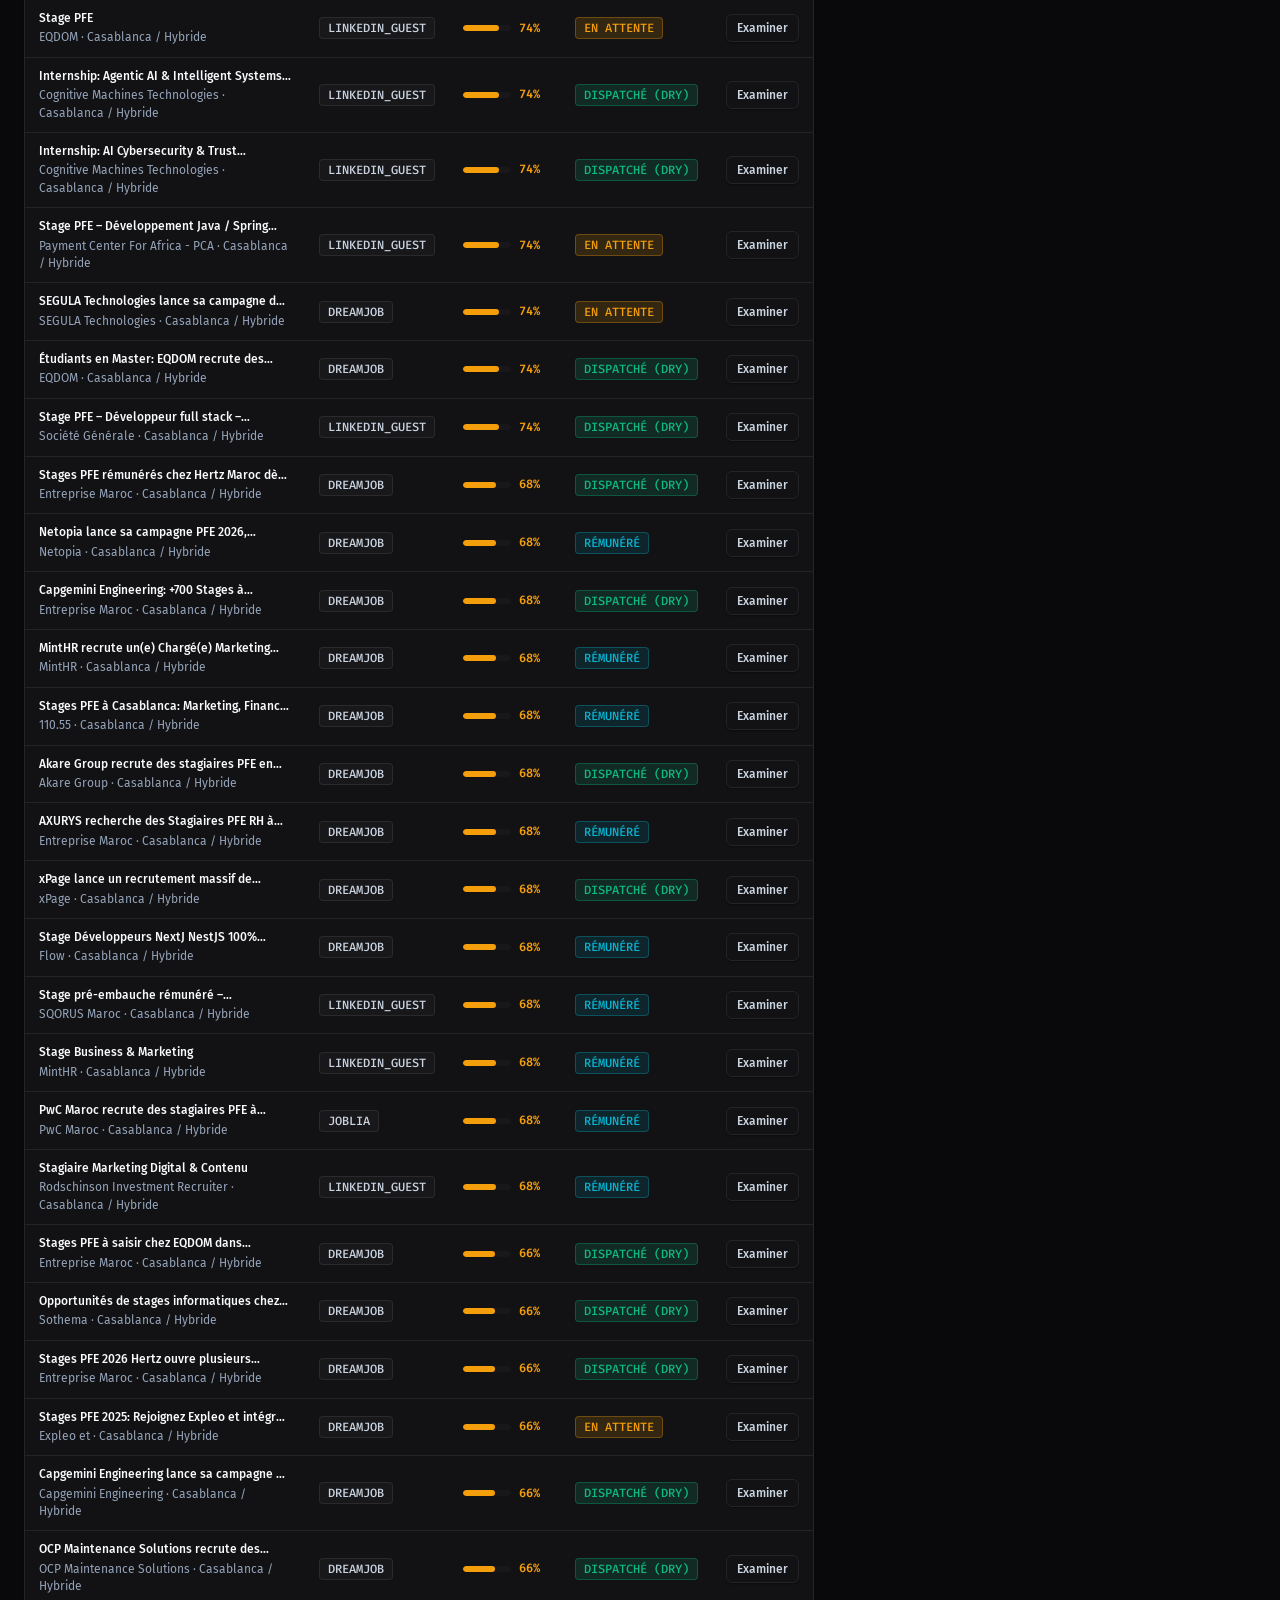
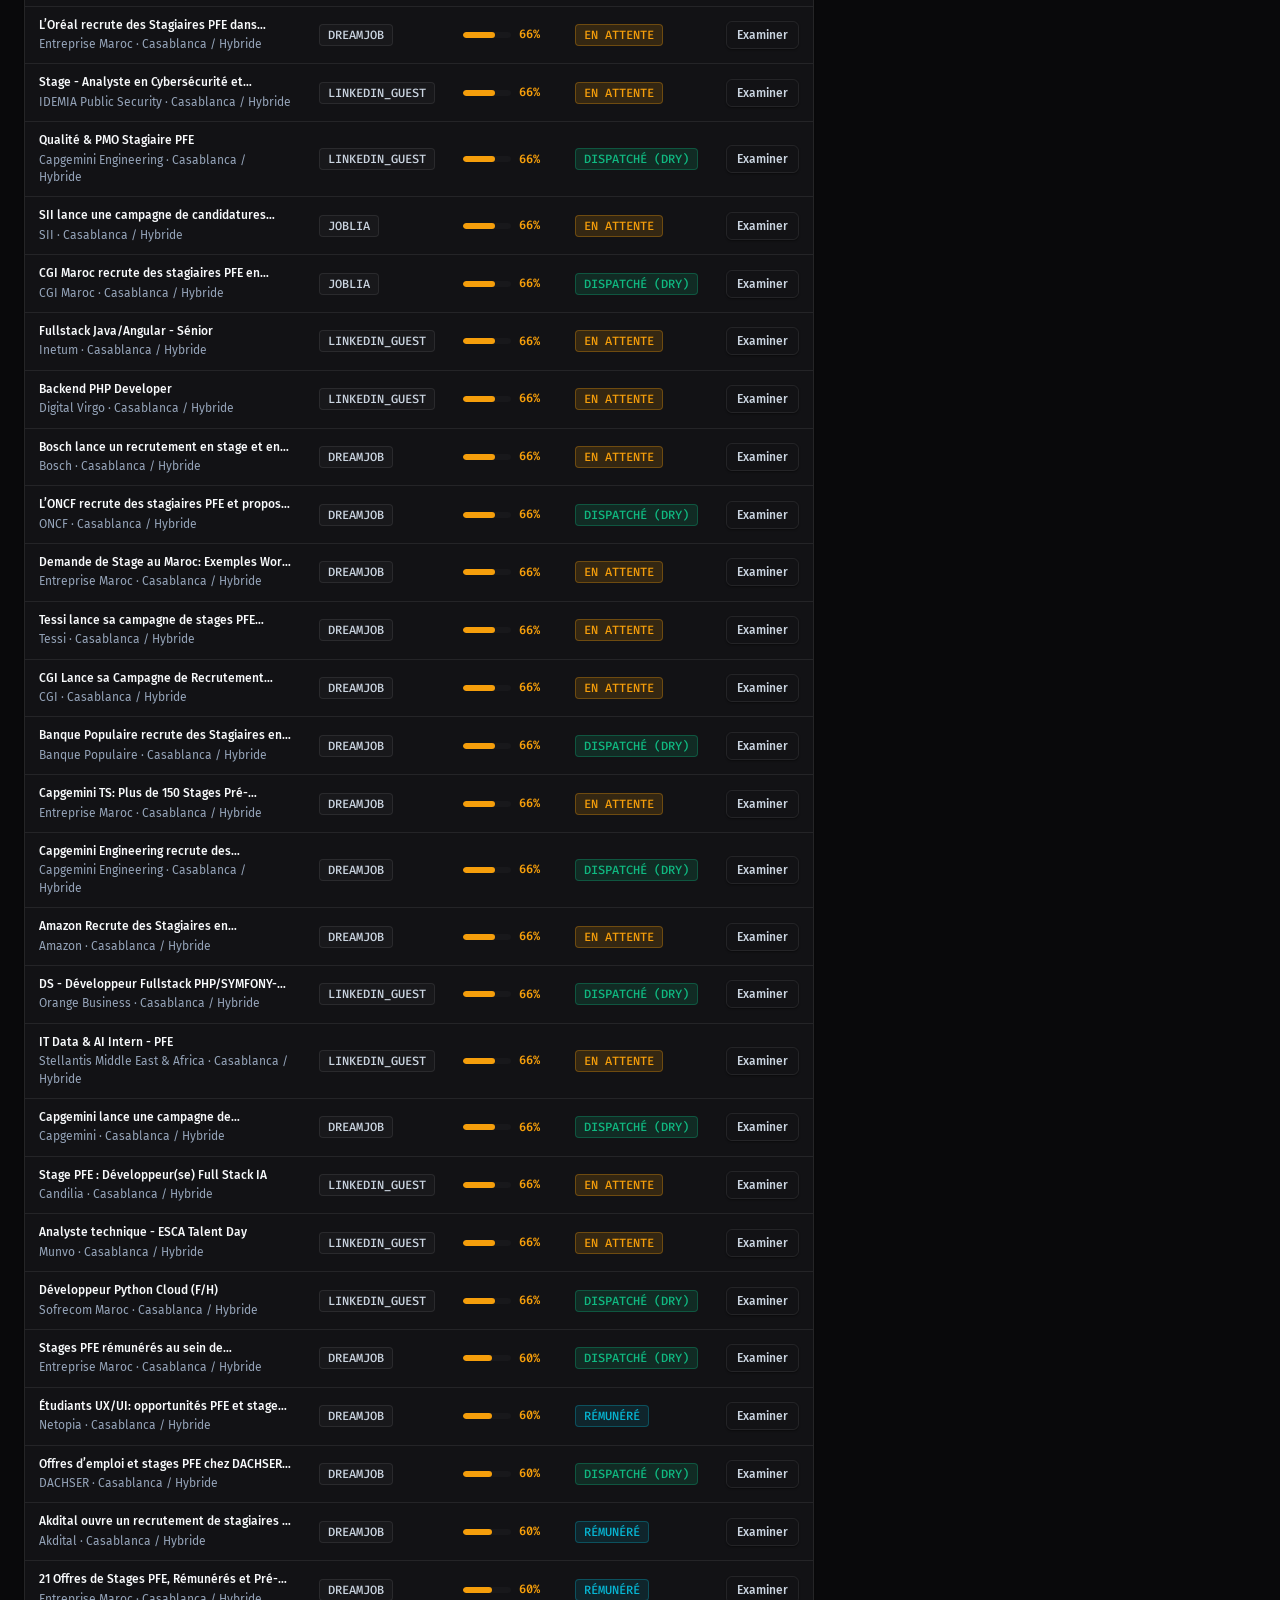
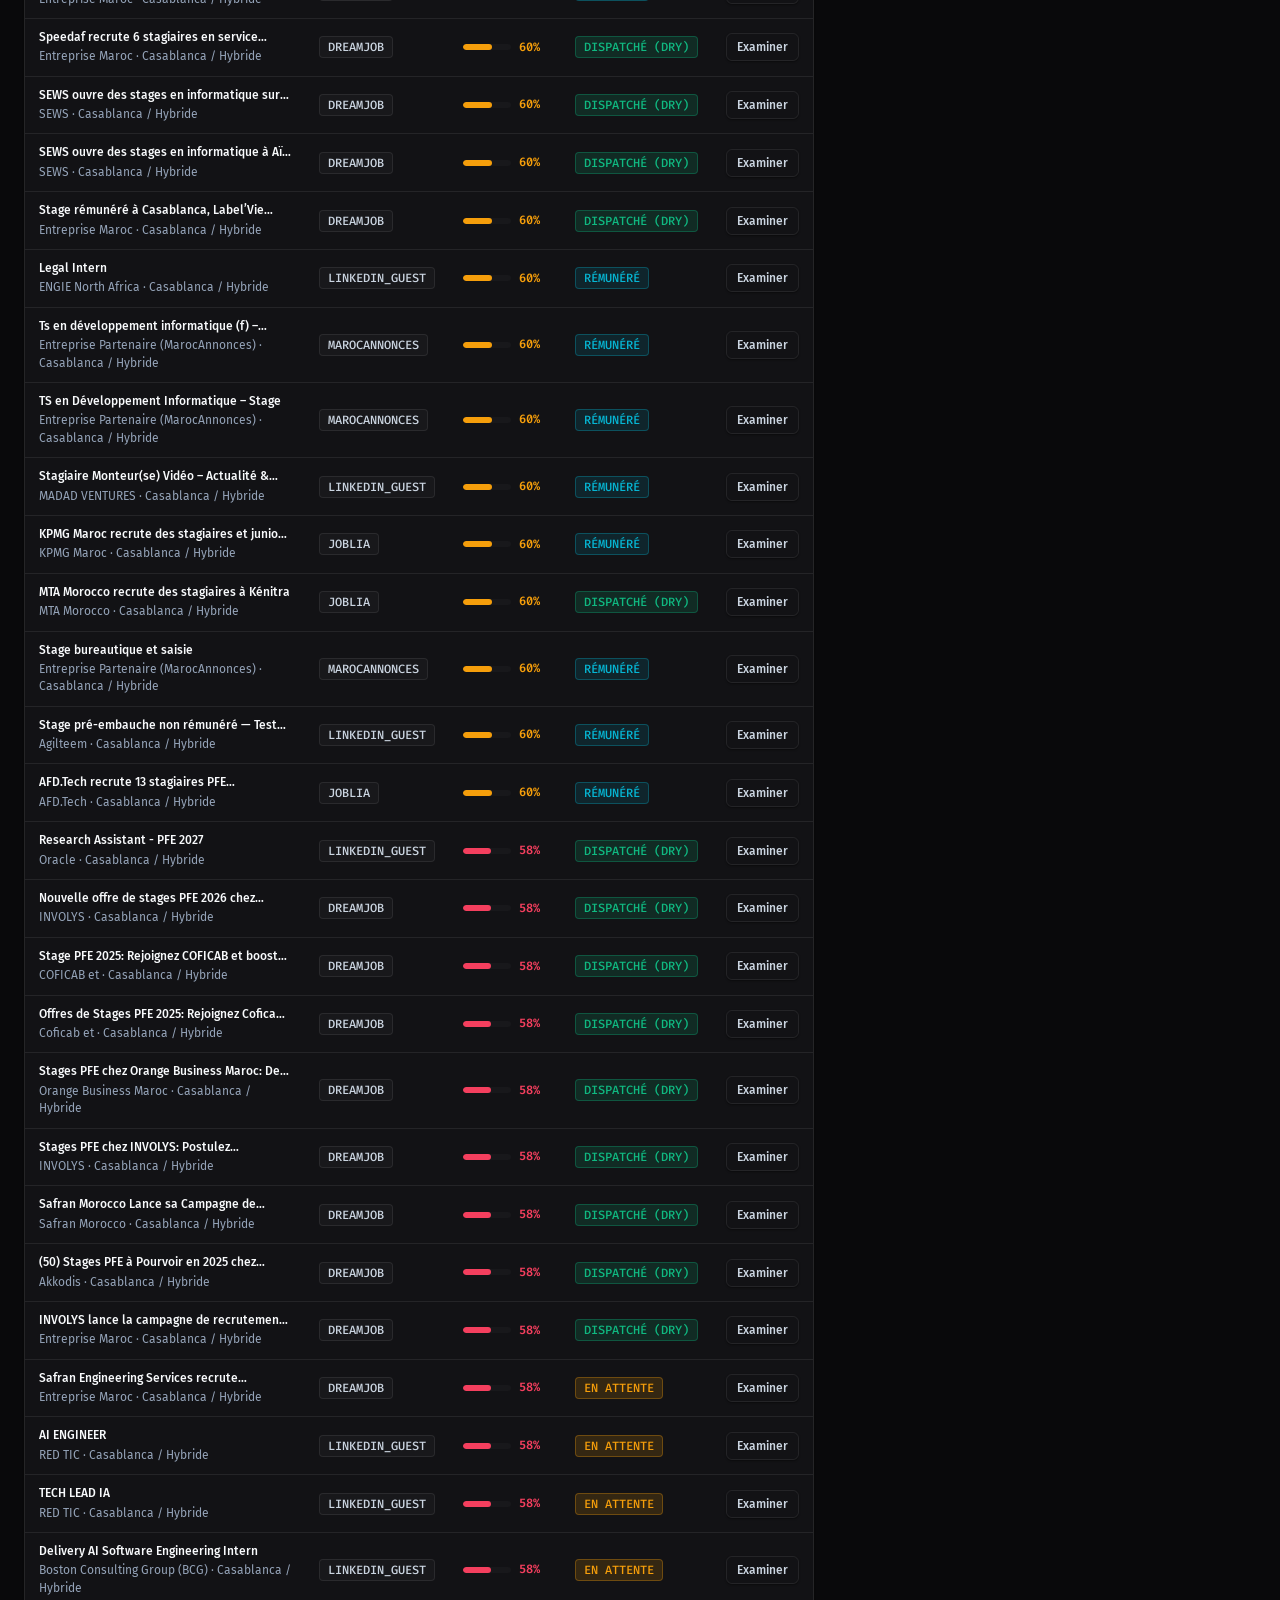
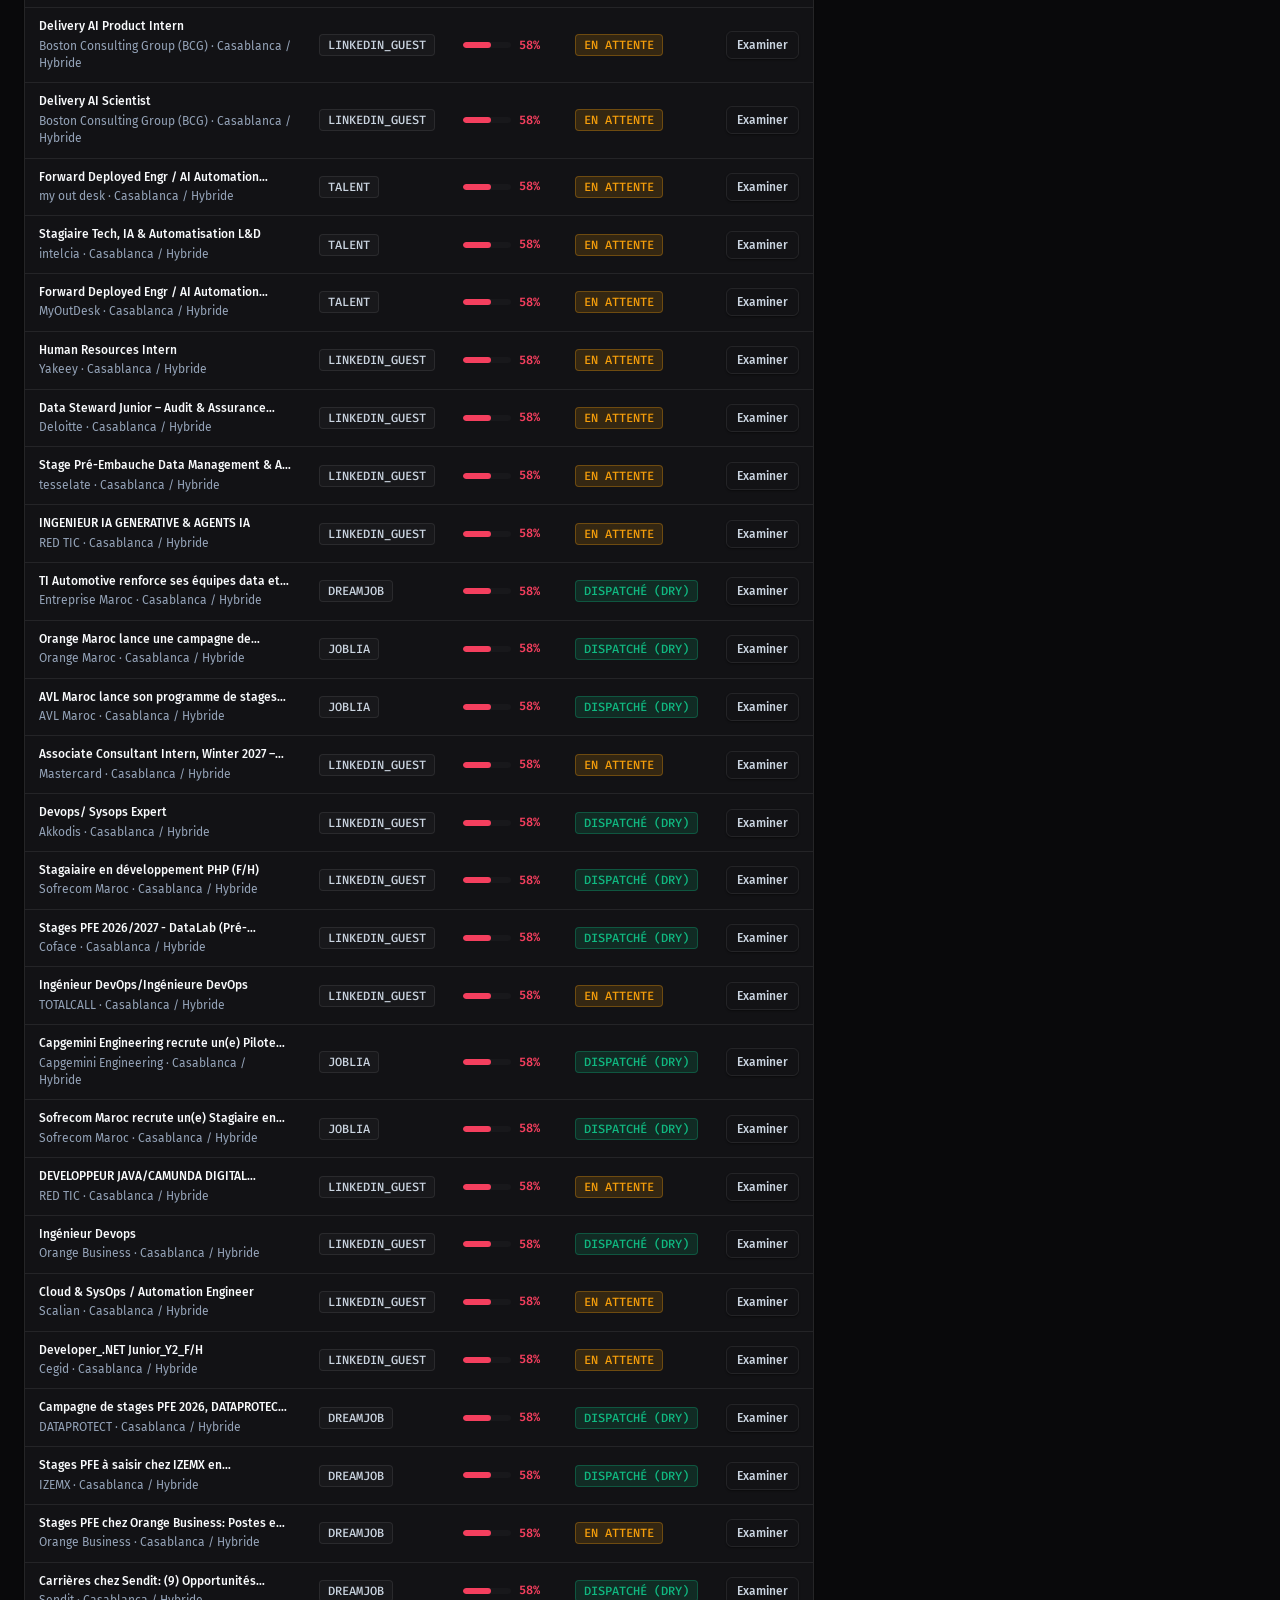
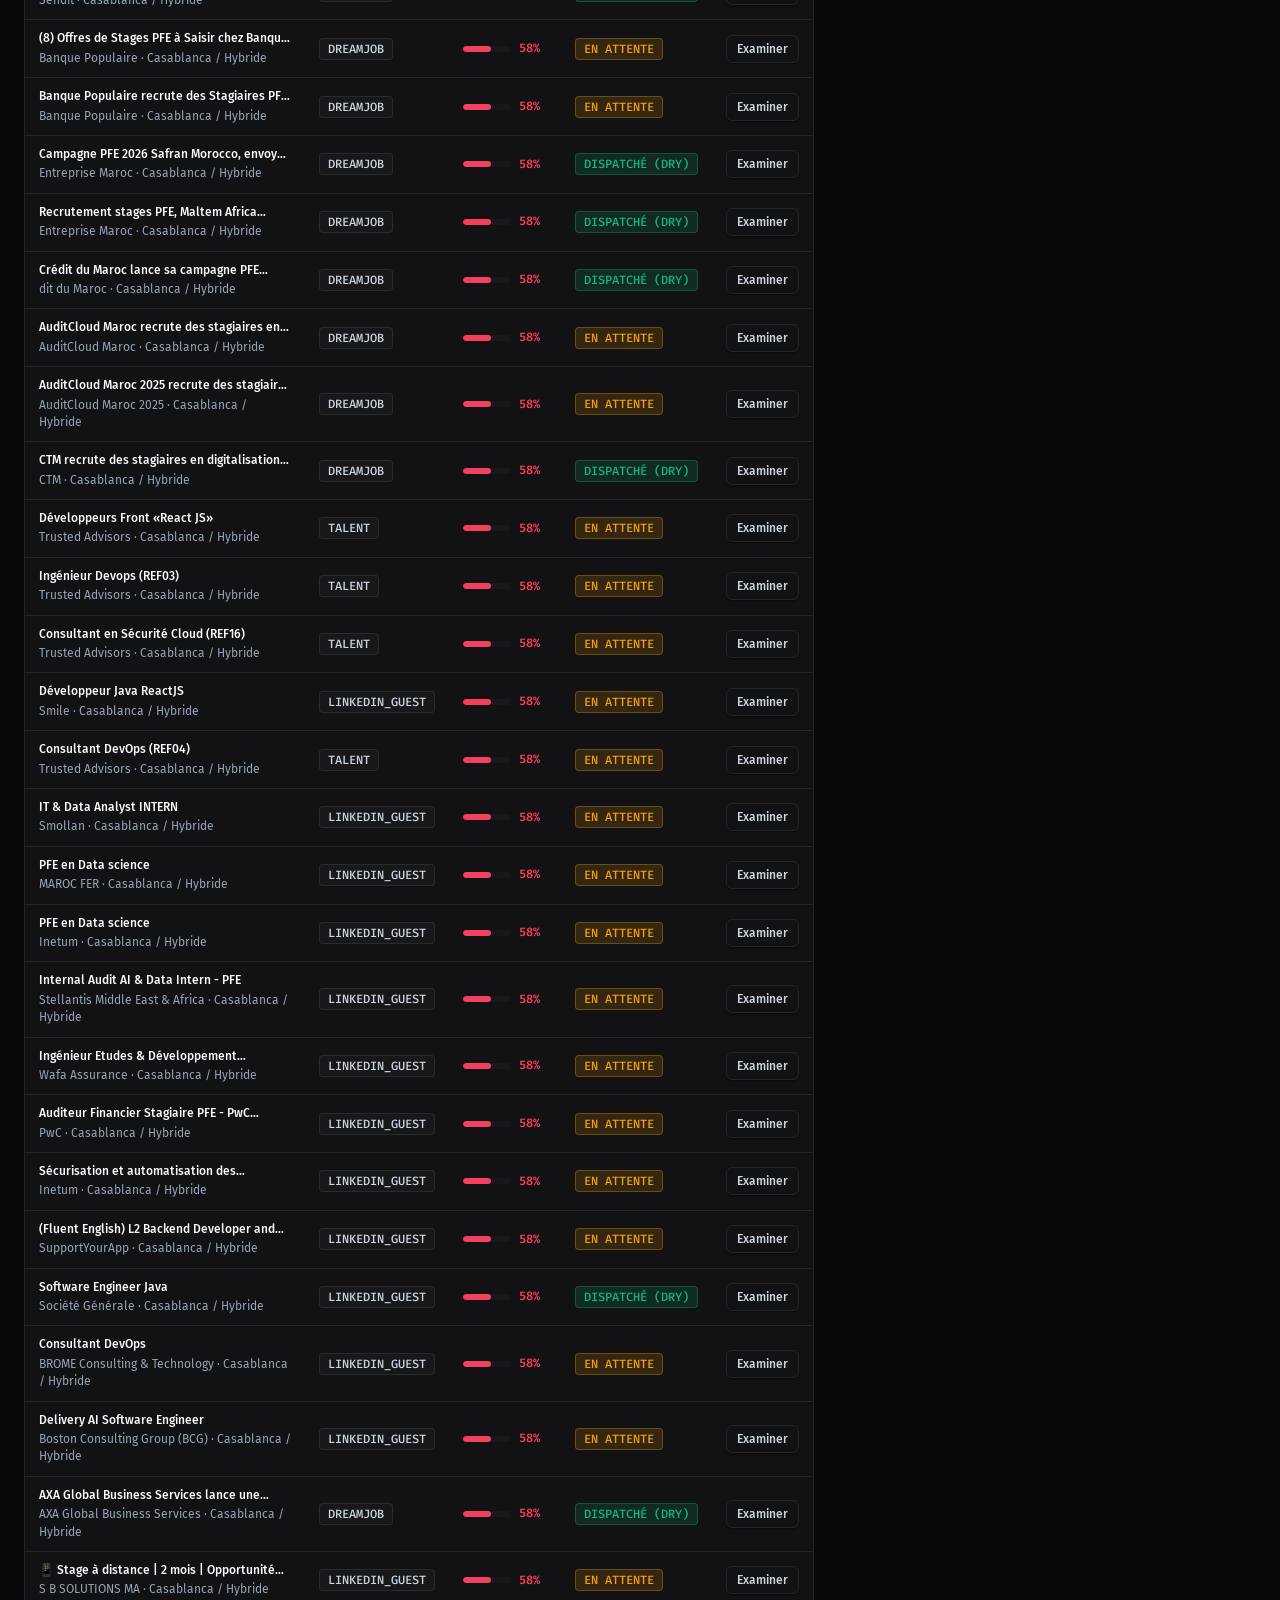
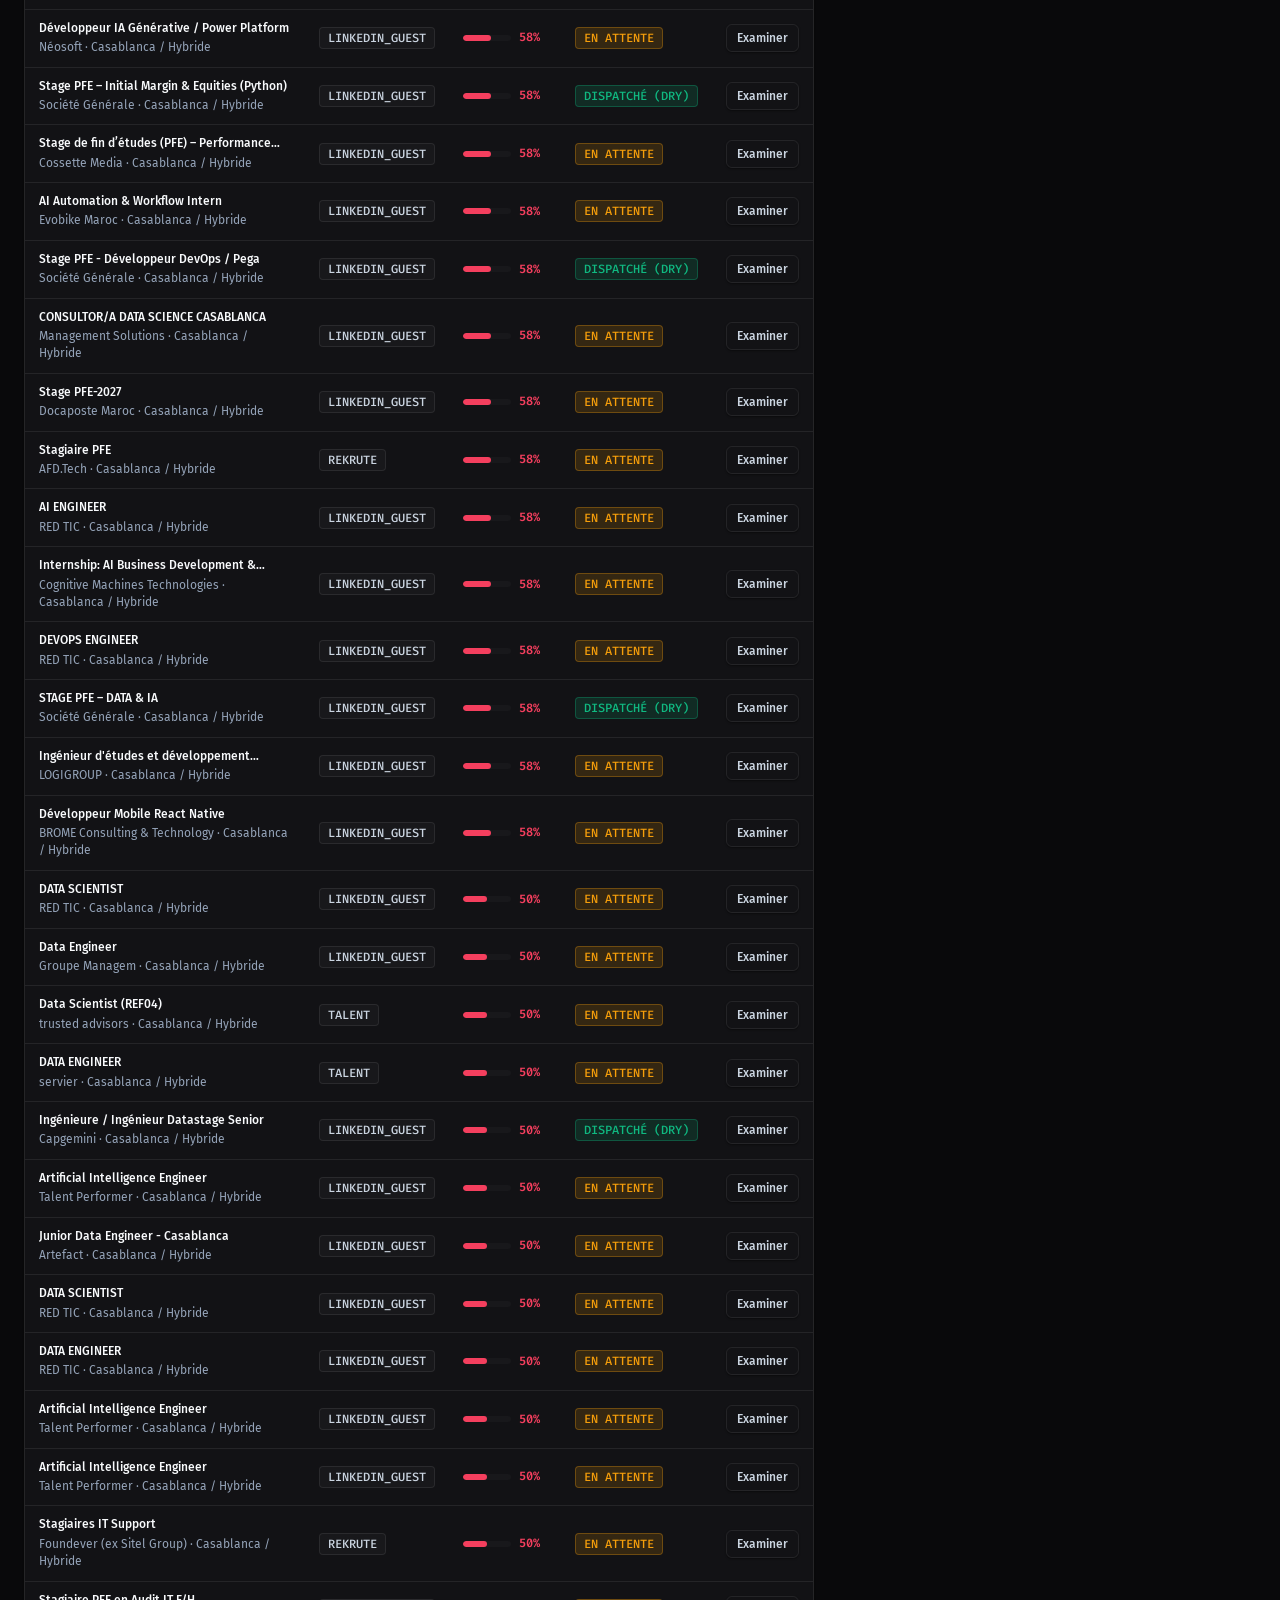
==== commit ba2899bc: "feat(ui): redesign platform with Linear minimalist and data-dense analytics layout - adopt zinc-950 " ====
--- a/index.html
+++ b/index.html
@@ -8,7 +8,7 @@
     window.location.href = "docs/index.html" + window.location.hash;
   </script>
 </head>
-<body style="font-family: sans-serif; background: #080c14; color: #f8fafc; display: flex; align-items: center; justify-content: center; height: 100vh; margin: 0;">
-  <p>Redirection vers la plateforme interactive... <a href="docs/index.html" style="color: #00e5ff;">Cliquez ici si la redirection ne se fait pas automatiquement</a>.</p>
+<body style="font-family: sans-serif; background: #09090b; color: #fafafa; display: flex; align-items: center; justify-content: center; height: 100vh; margin: 0;">
+  <p>Redirection vers la plateforme interactive... <a href="docs/index.html" style="color: #6366f1;">Cliquez ici si la redirection ne se fait pas automatiquement</a>.</p>
 </body>
 </html>
